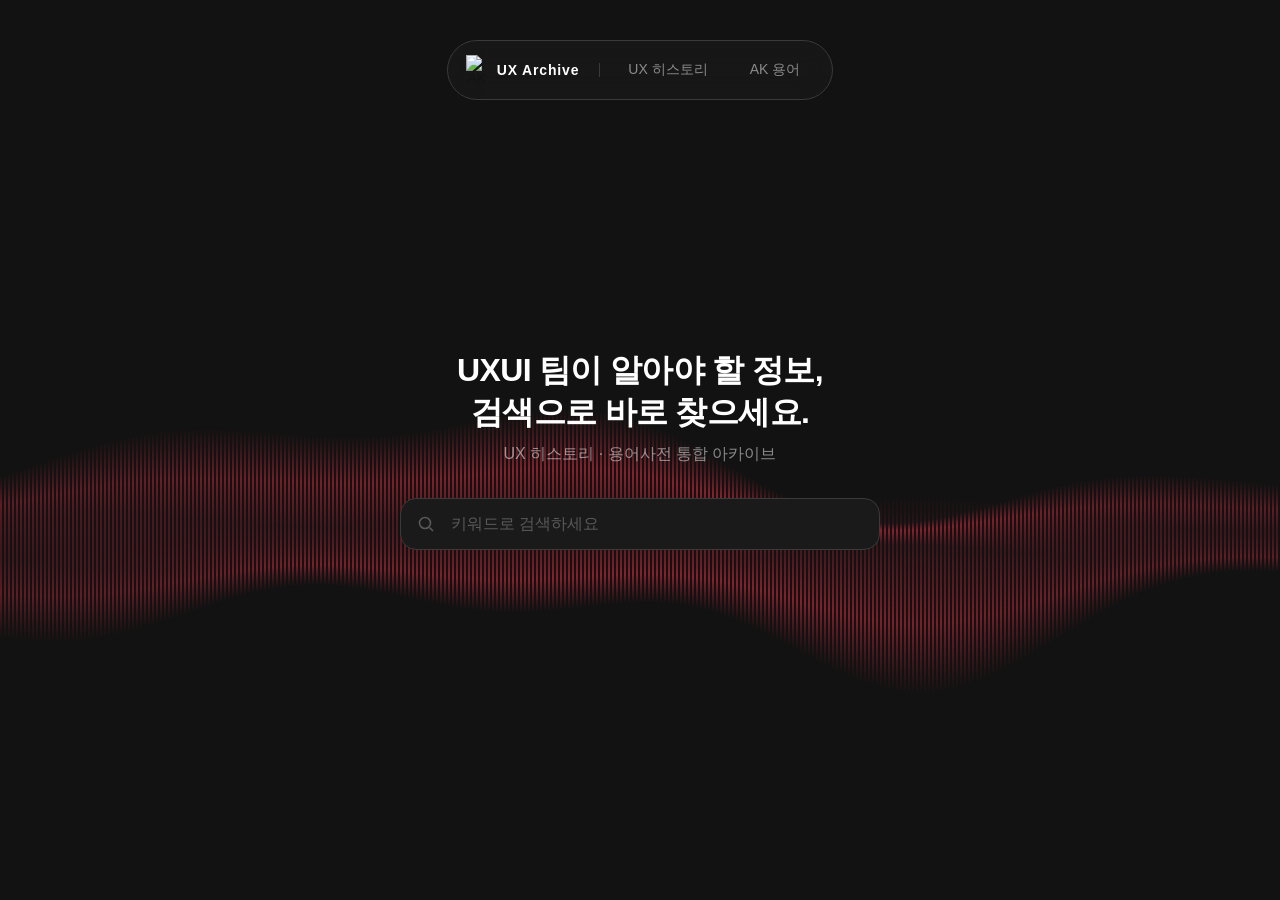
==== index.html @ f7bba54a "축 분리" ====
<!DOCTYPE html>
<html lang="ko">
<head>
  <!-- Google Analytics (GA4) — UXArchive 전용 속성 -->
  <script async src="https://www.googletagmanager.com/gtag/js?id=G-VT3T9KRWQ7"></script>
  <script>
    window.dataLayer = window.dataLayer || [];
    function gtag(){dataLayer.push(arguments);}
    gtag('js', new Date());
    gtag('config', 'G-VT3T9KRWQ7');
  </script>
<meta charset="UTF-8"/>
<meta name="viewport" content="width=device-width,initial-scale=1.0"/>
<title>UX Archive</title>
<link rel="icon" type="image/png" sizes="48x48" href="images/logo/favicon-48.png"/>
<link rel="apple-touch-icon" sizes="180x180" href="images/logo/bookmark-ios-180.png"/>
<link rel="shortcut icon" href="images/logo/favicon-48.png"/>
<link rel="manifest" href="manifest.json"/>
<meta property="og:title" content="UX Archive"/>
<meta property="og:url" content="https://young449.github.io/UXArchive/"/>
<meta property="og:image" content="https://young449.github.io/UXArchive/og-image.png"/>
<meta property="og:description" content="UX 히스토리 · 용어사전 통합 아카이브"/>
<link rel="preconnect" href="https://cdn.jsdelivr.net"/>
<link rel="stylesheet" href="https://cdn.jsdelivr.net/gh/orioncactus/pretendard@v1.3.9/dist/web/variable/pretendardvariable-dynamic-subset.min.css"/>

<link rel="stylesheet" href="style.css?v=20260721d"/>
</head>
<body class="is-home">

<!-- 웨이브 캔버스: body 최상단 독립 배치, is-home일 때만 표시 -->
<canvas id="home-wave" style="display:none;position:fixed;top:0;left:0;width:100vw;height:100vh;pointer-events:none;z-index:1;"></canvas>

<!-- =============================================
   SECTION: gnb
   항상 DOM에 존재. is-home일 때만 숨김
============================================= -->
<div id="gnb-wrap">
  <div id="gnb-inner">
    <!-- pill 상단 행 -->
    <div id="gnb-inner-row">
      <button id="gnb-logo">
        <img src="images/logo/logo-300.png" alt="AK"/>
        <span id="gnb-logo-text">UX Archive</span>
      </button>
      <span class="gnb-divider" aria-hidden="true"></span>
      <button class="gnb-tab" data-cat="기능 히스토리">UX 히스토리</button>
      <button class="gnb-tab" data-cat="용어사전">AK 용어</button>
      <button id="gnb-hamburger" aria-label="메뉴 열기">
        <svg viewBox="0 0 32 32" fill="none" stroke="currentColor" stroke-width="2" stroke-linecap="round">
          <path d="M5 10h22M5 16h22M5 22h22"/>
        </svg>
      </button>
      <button id="gnb-drawer-close" aria-label="메뉴 닫기" style="display:none">
        <svg viewBox="0 0 32 32" fill="none" stroke="currentColor" stroke-width="2" stroke-linecap="round">
          <path d="M8 8l16 16M24 8L8 24"/>
        </svg>
      </button>
    </div>
    <!-- 드로어 nav (pill 내부에서 확장) -->
    <div id="gnb-drawer">
      <nav id="gnb-drawer-nav">
        <button class="gnb-drawer-item" data-cat="기능 히스토리">UX 히스토리</button>
        <button class="gnb-drawer-item" data-cat="용어사전">AK 용어</button>
      </nav>
    </div>
  </div>
</div>

<!-- 오버레이 (배경 딤) -->
<div id="gnb-drawer-overlay"></div>

<!-- =============================================
   SECTION: home
   검색창만. is-home일 때 표시
============================================= -->
<div id="home">
  <!-- 텍스트 가독성용 어두운 오버레이 -->
  <div style="position:absolute;inset:0;background:radial-gradient(ellipse 55% 50% at 50% 40%, rgba(18,18,18,0.88) 0%, rgba(18,18,18,0.5) 50%, transparent 75%);pointer-events:none;z-index:0;"></div>
  <div id="home-copy">
    <p id="home-headline">UXUI 팀이 알아야 할 정보,<br>검색으로 바로 찾으세요.</p>
    <p id="home-subline">UX 히스토리 · 용어사전 통합 아카이브</p>
  </div>
  <div id="home-search-wrap">
    <svg class="home-si" width="18" height="18" viewBox="0 0 18 18" fill="none" stroke="currentColor" stroke-width="1.6">
      <circle cx="8" cy="8" r="5.5"/><path d="M12.5 12.5L16 16"/>
    </svg>
    <input id="home-search" type="search" placeholder="키워드로 검색하세요" autocomplete="off"/>
    <button id="home-clear">
      <svg width="10" height="10" viewBox="0 0 10 10" fill="none" stroke="currentColor" stroke-width="2"><path d="M1 1l8 8M9 1L1 9"/></svg>
    </button>
    <div id="home-autocomplete" role="listbox" aria-label="검색 자동완성"></div>
  </div>
</div>

<script>
/* =============================================
   SECTION: home-wave
   홈 화면에만 재생되는 soundwave 배경 애니메이션
============================================= */
(function(){
  const canvas = document.getElementById('home-wave');
  const ctx = canvas.getContext('2d');
  let W, H, t = 0, raf = null;

  const smooth = [];

  function resize(){
    W = canvas.width  = window.innerWidth;
    H = canvas.height = window.innerHeight;
  }

  function draw(){
    ctx.clearRect(0, 0, W, H);

    const barW = 2, gap = 2, unit = barW + gap;
    const n    = Math.ceil(W / unit) + 1;
    const cy   = H * 0.60;   // 검색필드 중심
    const maxH = H * 0.22;   // 각 파동 최대 높이 (두 개니까 절반으로)

    if(smooth.length === 0){
      for(let i = 0; i < n; i++){
        const pos = i / (n - 1);
        const e = 0.55 + 0.45 * Math.pow(Math.sin(pos * Math.PI), 1.5);
        smooth[i]       = e * 0.5;  // 파동1 (위)
        smooth[n + i]   = e * 0.5;  // 파동2 (아래)
      }
    }

    for(let i = 0; i < n; i++){
      const pos = i / (n - 1);
      const envelope = 0.55 + 0.45 * Math.pow(Math.sin(pos * Math.PI), 1.5);
      const x = i * unit;
      const alpha = 0.15 + envelope * 0.42;

      // ── 파동 1: 느린 파동 (위쪽으로 뻗음)
      const wave1 = Math.sin(t * 0.014 + pos * Math.PI * 2.0) * 0.52 +
                    Math.sin(t * 0.022 + pos * Math.PI * 5.0) * 0.28 + 0.5;
      const target1 = (0.15 + wave1 * 0.72) * envelope;
      if(smooth[i] === undefined) smooth[i] = target1;
      smooth[i] += (target1 - smooth[i]) * 0.06;
      const bh1 = smooth[i] * maxH;

      // 파동1: cy 위쪽에 피크, 위아래로 자연스럽게 페이드
      const grad1 = ctx.createLinearGradient(0, cy - bh1, 0, cy + bh1 * 0.3);
      grad1.addColorStop(0,    `rgba(215,38,58,0)`);
      grad1.addColorStop(0.35, `rgba(225,45,65,${alpha})`);
      grad1.addColorStop(1.0,  `rgba(215,38,58,0)`);
      ctx.fillStyle = grad1;
      ctx.beginPath();
      ctx.roundRect(x, cy - bh1, barW, bh1 * 1.3, 1);
      ctx.fill();

      // ── 파동 2: 위상 다르게, cy 아래쪽에 피크
      const wave2 = Math.sin(t * 0.018 + pos * Math.PI * 2.8 + 1.2) * 0.52 +
                    Math.sin(t * 0.026 + pos * Math.PI * 5.6 + 0.8) * 0.28 + 0.5;
      const target2 = (0.15 + wave2 * 0.72) * envelope;
      if(smooth[n + i] === undefined) smooth[n + i] = target2;
      smooth[n + i] += (target2 - smooth[n + i]) * 0.06;
      const bh2 = smooth[n + i] * maxH;

      // 파동2: cy 아래쪽에 피크, 위아래로 자연스럽게 페이드
      const grad2 = ctx.createLinearGradient(0, cy - bh2 * 0.3, 0, cy + bh2);
      grad2.addColorStop(0,    `rgba(215,38,58,0)`);
      grad2.addColorStop(0.65, `rgba(225,45,65,${alpha})`);
      grad2.addColorStop(1.0,  `rgba(215,38,58,0)`);
      ctx.fillStyle = grad2;
      ctx.beginPath();
      ctx.roundRect(x, cy - bh2 * 0.3, barW, bh2 * 1.3, 1);
      ctx.fill();
    }
    t++;
    raf = requestAnimationFrame(draw);
  }

  function startWave(){
    if(!raf){
      canvas.style.display = 'block';
      resize(); draw();
    }
  }
  function stopWave(){
    if(raf){ cancelAnimationFrame(raf); raf = null; t = 0; }
    ctx.clearRect(0, 0, W, H);
    canvas.style.display = 'none';
  }

  resize();
  window.addEventListener('resize', resize);

  // body 클래스 변화 감지 → is-home일 때만 실행
  const observer = new MutationObserver(() => {
    if(document.body.classList.contains('is-home')) startWave();
    else stopWave();
  });
  observer.observe(document.body, { attributes: true, attributeFilter: ['class'] });

  // 초기 상태
  if(document.body.classList.contains('is-home')) startWave();
})();
</script>

<!-- =============================================
   SECTION: list-page
   is-list일 때 표시
============================================= -->
<div id="list-page">
  <div id="list-content">
    <div id="hero">
      <h1 id="hero-title"></h1>
      <p id="hero-desc"></p>
      <p id="hero-scope">• SP3000 시리즈부터 적용된 Crimson UI 이후의 기록을 담고 있습니다.</p>
    </div>
    <div id="gloss-subtab-wrap"></div>
    <div id="chip-bar"></div>
    <div id="count-row"><p id="count-text"><span id="count-num">0</span>개의 항목</p></div>
    <div id="card-list" role="list"></div>
    <div id="empty">
      <svg width="42" height="42" viewBox="0 0 42 42" fill="none" stroke="currentColor" stroke-width="1.3">
        <circle cx="18" cy="18" r="10"/><path d="M26 26l7 7"/>
        <path d="M14 18h8M18 14v8" stroke-dasharray="3 2"/>
      </svg>
      <p>검색 결과가 없어요</p>
      <small>다른 키워드로 다시 시도해 보세요</small>
    </div>
    <div id="detail" aria-hidden="true">
      <button id="detail-back">
        <svg width="14" height="14" viewBox="0 0 14 14" fill="none" stroke="currentColor" stroke-width="1.7"><path d="M8.5 2.5L4 7l4.5 4.5"/></svg>
        목록으로
      </button>
      <div id="d-title-row"><h1 id="d-title"></h1></div>
      <div id="d-author"><span id="d-name"></span><span class="d-author-sep" id="d-sep-v">·</span><span id="d-verify"></span><span class="d-author-sep">·</span><span id="d-date"></span></div>
      <div id="d-models"></div>
      <hr class="dv"/>
      <div id="d-credits"></div>
      <div id="d-keyconcept"><div class="kc-label">Key Concept</div><div id="kc-body"></div></div>
      <div id="d-positioning"></div>
      <div id="d-newfeatures"></div>
      <div id="d-lineage"></div>
      <div id="d-body"></div>
      <div id="d-images"></div>
      <div id="d-resources"><div id="d-resources-box">
        <div id="d-files-wrap"><div id="d-files-label">첨부 파일</div><div id="d-files"></div></div>
        <div id="d-links-wrap"><div id="d-links-head"><span id="d-links-label">참고 링크</span><span id="d-links-note">(접근 권한이 제한된 링크는 UX/UI 팀에 문의해 주세요.)</span></div><div id="d-links"></div></div>
        <div id="d-chips-wrap"><div id="d-chips-label">Tag</div><div id="d-chips"></div></div>
      </div></div>
      <div id="d-history"></div>
    </div>
  </div>
</div>

<!-- =============================================
   SECTION: tag-page
   태그 클릭 시 결과 페이지. is-tag일 때 표시
============================================= -->
<div id="tag-page">
  <div id="tag-content">
    <button id="tag-back">
      <svg width="14" height="14" viewBox="0 0 14 14" fill="none" stroke="currentColor" stroke-width="1.7"><path d="M8.5 2.5L4 7l4.5 4.5"/></svg>
      돌아가기
    </button>
    <div id="tag-hero">
      <div id="tag-hero-label">태그</div>
      <h2 id="tag-hero-title"></h2>
      <p id="tag-hero-count"></p>
    </div>
    <div id="tag-card-list"></div>
  </div>
</div>

<!-- 이미지 확대 모달 -->
<div id="img-modal" onclick="closeImgModal()">
  <button id="img-modal-close" onclick="closeImgModal()">
    <svg width="14" height="14" viewBox="0 0 14 14" fill="none" stroke="currentColor" stroke-width="2" stroke-linecap="round"><path d="M1 1l12 12M13 1L1 13"/></svg>
  </button>
  <img id="img-modal-img" src="" alt=""/>
</div>

<!-- top 버튼 -->
<button id="top-btn" aria-label="맨 위로">
  <svg width="24" height="24" viewBox="0 0 16 16" fill="none" stroke="currentColor" stroke-width="1.5" stroke-linecap="round" stroke-linejoin="round">
    <path d="M3 10.5L8 5.5L13 10.5"/>
  </svg>
</button>

<!-- 제보·의견 플로팅 버튼 -->
<button id="report-btn" aria-label="제보·의견" title="제보·의견">
  <svg width="23" height="23" viewBox="0 0 24 24" fill="none" stroke="currentColor" stroke-width="1.6" stroke-linecap="round" stroke-linejoin="round">
    <path d="M21 11.5a8.5 8.5 0 0 1-11.9 7.8L3 21l1.7-6.1A8.5 8.5 0 1 1 21 11.5z"/>
    <circle cx="8.5" cy="11.5" r="0.9" fill="currentColor" stroke="none"/>
    <circle cx="12" cy="11.5" r="0.9" fill="currentColor" stroke="none"/>
    <circle cx="15.5" cy="11.5" r="0.9" fill="currentColor" stroke="none"/>
  </svg>
</button>

<!-- 오류 신고 폼 모달 -->
<div id="report-modal" onclick="closeReportModal()">
  <div id="report-modal-box" onclick="event.stopPropagation()">
    <button id="report-modal-close" onclick="closeReportModal()" aria-label="닫기">
      <svg width="12" height="12" viewBox="0 0 12 12" fill="none" stroke="currentColor" stroke-width="1.8"><path d="M1 1l10 10M11 1L1 11"/></svg>
    </button>
    <div class="rm-title">오류 신고 · 제보</div>
    <div class="rm-note">오류 신고·제보는 UX 담당자 Ellie에게 전송됩니다.</div>
    <textarea id="report-text" rows="5" placeholder="어떤 정보가 잘못되었는지, 올바른 내용은 무엇인지 적어주세요."></textarea>
    <button id="report-send" type="button">전송</button>
    <div id="report-status" class="rm-status"></div>
  </div>
</div>

<!-- =============================================
   SECTION: js-data
============================================= -->
<script src="data_ux.js?v=20260721b"></script>
<script src="data_glossary.js?v=20260721"></script>
<script>
const DAP_CLS = {"A&ultima":"b-ultima","PD series":"b-pd","Heritage":"b-her","Classic":"b-cl","SP3000":"b-sp3000","SP3000T":"b-sp3000","SP3000M":"b-sp3000","SP4000":"b-sp4000","SP4000T":"b-sp4000t","PD10":"b-pd","PD20":"b-pd","PD5":"b-pd","PD30":"b-pd","공통":"b-common"};
/* 유형 축 배지 색 */
const LABEL_CLS = {"결정":"b-decision","규칙":"b-rule","리서치":"b-research","A&ultima":"b-ultima","PD series":"b-pd","RC":"b-rc","Others":"b-others"};
const CAT_CLS = {"제품 모델":"b-model","기능 히스토리":"b-hist","디자인 가이드":"b-design","용어사전":"b-gloss"};
const HERO = {
  "전체":{title:"전체",desc:"프로젝트 히스토리, 의사결정 배경, 사내 용어를 키워드 하나로 즉시 탐색"},
  "제품 모델":{title:"제품",desc:"모델별 사양과 신기능을 확인하세요."},
  "기능 히스토리":{title:"UX 히스토리",desc:"유형과 모델로 좁혀서 찾으세요."},
  "디자인 가이드":{title:"디자인 가이드",desc:"컴포넌트 스펙, 컬러 토큰, 가이드라인 문서"},
  "용어사전":{title:"AK 용어",desc:"DAP 시장과 AK 서비스의 주요 용어를 확인하세요."},
};
const DATA = [...DATA_ux, ...DATA_glossary];
</script>

<!-- =============================================
   SECTION: js-app
============================================= -->
<script src="app.js?v=20260721d"></script>

</body>
</html>
---- style.css ----
:root {
  --n-900:#121212;--n-800:#1A1A1A;--n-700:#292929;
  --n-600:#3A3A3A;--n-500:#595959;--n-400:#6C6C6C;--n-300:#949494;
  --cr-900:#720B1C;--cr-700:#CC1B38;--cr-200:#E7727F;--cr-100:#F09AA3;
  --a-w100:rgba(255,255,255,1);--a-w50:rgba(255,255,255,0.5);
  --a-w30:rgba(255,255,255,0.3);--a-w10:rgba(255,255,255,0.1);
  --a-w06:rgba(255,255,255,0.06);
  --text-1:var(--a-w100);--text-2:var(--a-w50);--text-3:var(--a-w30);
  --div-1:var(--n-700);--div-2:var(--n-600);
  --cat-model-bg:rgba(0,123,255,0.12);--cat-model:#5AABFF;
  --cat-hist-bg:rgba(204,27,56,0.14);--cat-hist:var(--cr-100);
  --cat-design-bg:rgba(27,204,163,0.12);--cat-design:#1BCCA3;
  --cat-gloss-bg:rgba(255,187,0,0.10);--cat-gloss:#FFBB00;
  --chip-ultima-bg:rgba(204,27,56,0.16);--chip-ultima:var(--cr-200);
  --chip-pd-bg:rgba(0,123,255,0.14);--chip-pd:#6DB8FF;
  --chip-her-bg:rgba(255,187,0,0.10);--chip-her:#FFBB00;
  --chip-cl-bg:rgba(149,149,149,0.1);--chip-cl:#A0A0A0;
  --chip-sp3000-bg:rgba(216,90,48,0.13);--chip-sp3000:#B8501E;
  --chip-sp4000t-bg:rgba(163,106,255,0.14);--chip-sp4000t:#C49DFF;
  --chip-pd-bg:rgba(55,138,221,0.12);--chip-pd:#378ADD;
  --chip-rc-bg:rgba(27,204,163,0.12);--chip-rc:#1BCCA3;
  --chip-research-bg:rgba(0,231,250,0.12);--chip-research:#00E7FA;
  --chip-others-bg:rgba(160,160,160,0.12);--chip-others:#A0A0A0;
  --font:"Pretendard Variable","Pretendard",sans-serif;
  --mono:var(--font);
  --r-xs:4px;--r-sm:6px;--r-lg:16px;--r-xl:999px;
}
*,*::before,*::after{box-sizing:border-box;margin:0;padding:0}
html{font-size:16px}
body{font-family:var(--font);background:var(--n-900);color:var(--text-1);min-height:100vh;-webkit-font-smoothing:antialiased}
a{color:inherit;text-decoration:none}
button{font-family:inherit;cursor:pointer;border:none;background:none}

/* =============================================
   SECTION: css-top-btn
============================================= */
#top-btn{
  position:fixed;right:36px;bottom:80px;z-index:500;
  width:52px;height:52px;border-radius:50%;
  background:var(--n-700);border:1px solid var(--div-2);
  color:var(--text-2);
  display:flex;align-items:center;justify-content:center;
  box-shadow:0 4px 16px rgba(0,0,0,0.4);
  opacity:0;pointer-events:none;
  transform:translateY(8px);
  transition:opacity 0.2s,transform 0.2s,background 0.13s,color 0.13s;
}
#top-btn.show{opacity:1;pointer-events:auto;transform:translateY(0)}
#top-btn:hover{background:var(--n-600);color:var(--text-1)}
body.is-home #top-btn{display:none}
@media(max-width:639px){
  #top-btn{right:16px;bottom:64px;width:44px;height:44px}
}

/* =============================================
   SECTION: css-gnb
   항상 표시. 홈에서는 숨김 (body.is-home)
============================================= */
#gnb-wrap{
  position:sticky;top:0;z-index:200;
  padding:40px 0 10px;
  background:transparent;
  display:flex;
  justify-content:center;
}
body.is-home #gnb-wrap{
  position:fixed;top:0;left:0;right:0;
  background:transparent;
  z-index:200;
}

#gnb-inner{
  display:inline-flex;align-items:center;gap:2px;
  background:rgba(26,26,26,0.72);
  backdrop-filter:blur(20px);-webkit-backdrop-filter:blur(20px);
  border:1px solid var(--div-2);
  border-radius:var(--r-xl);
  padding:8px 12px;
}
/* 데스크탑: inner-row는 그냥 투명 컨테이너 */
#gnb-inner-row{
  display:contents;
}
#gnb-logo{
  display:flex;align-items:center;gap:9px;
  flex-shrink:0;padding:4px 12px 4px 6px;
  border-radius:var(--r-xl);transition:background 0.14s;
}
#gnb-logo:hover{background:transparent}
#gnb-logo img{width:22px;height:auto;mix-blend-mode:screen}
#gnb-logo-text{
  font-family:var(--font);font-size:14px;font-weight:700;
  color:var(--text-1);letter-spacing:0.06em;white-space:nowrap;
}
.gnb-tab{
  padding:12px 20px;font-size:14px;font-weight:500;
  color:var(--text-2);border-radius:var(--r-xl);
  transition:color 0.13s, background 0.13s;white-space:nowrap;
}
.gnb-tab:hover{color:var(--text-1)}
.gnb-tab.is-active{color:var(--text-1);background:var(--a-w10)}
/* 로고와 메뉴 사이 구분선 — 폰트 높이, 은은하게 */
.gnb-divider{width:1px;height:14px;flex-shrink:0;margin:0 6px;align-self:center;background:var(--div-2)}

/* 햄버거 버튼 — 모바일 전용, 데스크탑에서 숨김 */
#gnb-hamburger{
  display:none;
  align-items:center;justify-content:center;
  width:56px;height:56px;
  flex-shrink:0;
  color:var(--text-1);
  border-radius:var(--r-xl);
  transition:background 0.13s;
}
#gnb-hamburger:hover{}
#gnb-hamburger svg{width:24px;height:24px}

/* =============================================
   SECTION: css-gnb-drawer
   모바일 드로어 — pill 내부에서 아래로 확장
============================================= */

/* 오버레이: 클릭 감지용 (딤 없음) */
#gnb-drawer-overlay{
  display:none;
  position:fixed;inset:0;
  z-index:199;
}
#gnb-drawer-overlay.open{display:block}

/* 드로어 nav: 기본 숨김, 열리면 펼침 */
#gnb-drawer{
  display:none;
  flex-direction:column;
  padding:4px 12px 16px;
}
#gnb-drawer.open{display:flex}

/* 드로어 헤더: pill 안의 별도 행 — 모바일에서만 표시 */
#gnb-drawer-header{display:none}

#gnb-drawer-logo{
  display:flex;align-items:center;gap:9px;
  font-size:14px;font-weight:700;
  color:var(--text-1);letter-spacing:0.06em;
}
#gnb-drawer-logo img{width:22px;height:auto;mix-blend-mode:screen}
#gnb-drawer-close{
  display:flex;align-items:center;justify-content:center;
  width:56px;height:56px;
  color:var(--text-1);
  border-radius:var(--r-xl);
  transition:background 0.13s,color 0.13s;
  flex-shrink:0;
}
#gnb-drawer-close:hover{color:var(--text-1)}
#gnb-drawer-close svg{width:24px;height:24px}

#gnb-drawer-nav{
  display:flex;flex-direction:column;
  gap:0;
}
.gnb-drawer-item{
  display:flex;align-items:center;
  justify-content:center;
  height:40px;
  padding:0 12px;
  font-size:16px;font-weight:500;
  color:var(--text-2);
  border-radius:8px;
  transition:color 0.13s;
  text-align:center;
  width:100%;
}
.gnb-drawer-item:hover{color:var(--text-1)}
.gnb-drawer-item.is-active{
  color:var(--text-1);
  font-weight:600;
}

/* ── 모바일: pill이 좌우로 꽉 참 ── */
@media (max-width: 639px) {
  /* 항상 fixed — sticky↔fixed 전환 자체를 없애 레이아웃 이동 방지 */
  #gnb-wrap{
    position:fixed;top:0;left:0;right:0;
    padding:28px 16px 10px;
    z-index:200;
  }
  body.is-home #gnb-wrap{
    padding:28px 16px 10px;
  }
  /* gnb-wrap이 항상 fixed이므로 list/tag 페이지에 항상 padding 보상 */
  #list-page{ padding-top:94px; }
  #tag-page{  padding-top:94px; }
  /* pill이 드로어 컨테이너 역할 — flex-direction: column으로 전환 */
  #gnb-inner{
    width:100%;
    flex-direction:column;
    align-items:stretch;
    padding:0;
    gap:0;
  }
  /* pill 상단 행: 로고 + 햄버거/닫기 */
  #gnb-inner-row{
    display:flex;
    align-items:center;
    justify-content:space-between;
    height:56px;
    padding:0 0 0 8px;
  }
  #gnb-logo{
    height:56px;
    padding:0 18px 0 12px;
    gap:8px;
  }
  #gnb-logo img{width:22px}
  #gnb-logo-text{font-size:14px}
  .gnb-tab{display:none}
  .gnb-divider{display:none}
  #gnb-hamburger{display:flex}
  /* 드로어 열렸을 때 pill radius 축소 */
  #gnb-inner.drawer-open{
    border-radius:20px;
  }
}

/* =============================================
   SECTION: css-home
   body.is-home일 때만 표시
============================================= */
#home{display:none;flex-direction:column;align-items:center;justify-content:center;min-height:100vh;padding:40px 24px;gap:32px;position:relative;overflow:hidden}
body.is-home #home{display:flex}

#home-copy{text-align:center;position:relative;z-index:1}
#home-headline{font-size:32px;font-weight:600;color:var(--text-1);line-height:1.3;letter-spacing:-0.02em;margin-bottom:8px}
#home-subline{font-size:16px;font-weight:400;color:var(--text-2);line-height:1.5}

#home-search-wrap{width:100%;max-width:480px;position:relative;z-index:1}
#home-search{
  width:100%;height:52px;padding:0 48px 0 50px;
  background:var(--n-800);border:1px solid var(--div-2);
  border-radius:16px;color:var(--text-1);
  font-family:var(--font);font-size:16px;outline:none;
  transition:border-color 0.15s,box-shadow 0.15s;
}
#home-search::placeholder{color:var(--n-500)}
#home-search::-webkit-search-cancel-button{display:none;-webkit-appearance:none;appearance:none}
#home-search::-ms-clear{display:none}
#home-search:focus{border:2px solid rgba(204,27,56,0.5);box-shadow:0 0 12px rgba(204,27,56,0.10)}
.home-si{position:absolute;left:17px;top:50%;transform:translateY(-50%);color:var(--n-500);pointer-events:none}
#home-clear{
  position:absolute;right:15px;top:50%;transform:translateY(-50%);
  width:22px;height:22px;border-radius:50%;
  background:var(--n-600);color:var(--text-2);
  display:none;align-items:center;justify-content:center;
}
#home-clear.show{display:flex}

/* =============================================
   SECTION: css-autocomplete
============================================= */
#home-autocomplete{
  position:absolute;top:calc(100% + 8px);left:0;right:0;
  background:var(--n-800);border:1px solid var(--div-2);
  border-radius:14px;overflow:hidden;
  box-shadow:0 8px 32px rgba(0,0,0,0.45);
  z-index:300;
  display:none;
}
#home-autocomplete.show{display:block}
.ac-item{
  display:flex;align-items:center;gap:10px;
  padding:13px 18px;cursor:pointer;
  transition:background 0.1s;
}
.ac-item:hover,.ac-item.is-focused{background:var(--n-700)}
.ac-item-icon{
  flex-shrink:0;color:var(--n-400);
}
.ac-item-content{flex:1;min-width:0}
.ac-item-title{
  font-size:15px;font-weight:500;color:var(--text-1);
  white-space:nowrap;overflow:hidden;text-overflow:ellipsis;
  line-height:1.35;
}
.ac-item-title mark{
  background:transparent;color:var(--cr-200);
  border-radius:0;padding:0;font-style:normal;font-weight:600;
}
.ac-item-meta{
  font-size:12px;color:var(--n-400);margin-top:2px;
  white-space:nowrap;overflow:hidden;text-overflow:ellipsis;
}
.ac-item-badge{
  flex-shrink:0;
  font-size:11px;font-weight:500;padding:2px 7px;
  border-radius:var(--r-xs);
  background:var(--a-w06);color:var(--n-400);
  border:1px solid var(--div-1);
}
.ac-footer{
  padding:10px 18px;
  border-top:1px solid var(--div-1);
  font-size:13px;color:var(--n-400);
  display:flex;align-items:center;gap:6px;
  cursor:pointer;transition:background 0.1s;
}
.ac-footer:hover{background:var(--n-700)}
.ac-footer strong{color:var(--text-2);font-weight:500}
.ac-history-header{
  display:flex;align-items:center;justify-content:space-between;
  padding:10px 18px 6px;
}
.ac-history-label{font-size:11px;font-weight:600;color:var(--n-400);letter-spacing:0.06em;text-transform:uppercase}
.ac-history-clear{font-size:12px;color:var(--n-400);background:none;border:none;cursor:pointer;font-family:var(--font);padding:0;transition:color 0.12s}
.ac-history-clear:hover{color:var(--text-2)}
.ac-item-del{
  flex-shrink:0;width:20px;height:20px;border-radius:50%;
  display:flex;align-items:center;justify-content:center;
  color:var(--n-500);background:none;border:none;cursor:pointer;
  font-family:var(--font);opacity:0;transition:opacity 0.1s,background 0.1s;
}
.ac-item:hover .ac-item-del{opacity:1}
.ac-item-del:hover{background:var(--n-600);color:var(--text-2)}

/* =============================================
   SECTION: css-list
   body.is-list일 때 표시
============================================= */
#list-page{display:none;flex-direction:column;min-height:calc(100vh - 62px)}
body.is-list #list-page{display:flex}

#list-content{flex:1;max-width:960px;margin:0 auto;width:100%;padding:40px 24px 80px}
#hero{margin-bottom:34px}
#hero-title{font-size:24px;font-weight:600;color:var(--text-1);margin-bottom:8px}
#hero-desc{font-size:16px;color:var(--text-2)}
#hero-scope{display:none;font-size:16px;color:var(--text-2);line-height:1.5;margin-top:6px}
#hero-scope.show{display:block}

/* =============================================
   SECTION: css-chip-bar
============================================= */
#chip-bar{display:flex;flex-direction:column;align-items:stretch;gap:10px;margin-bottom:34px;}
.chip-row{display:flex;align-items:center;gap:0;min-width:0;}
.chip-row-label{
  flex-shrink:0;width:38px;
  font-size:11px;font-weight:700;letter-spacing:0.06em;
  color:var(--n-400);
}
.chip-scroll{
  display:flex;align-items:center;gap:6px;
  flex:1;min-width:0;
  overflow-x:auto;overflow-y:hidden;
  scrollbar-width:none;-webkit-overflow-scrolling:touch;
  padding-right:8px;
}
.chip-scroll::-webkit-scrollbar{display:none}
#chip-bar.search-open .chip-row-model{display:none}

/* 탭 스크롤 영역 */
#chip-scroll{
  display:flex;align-items:center;gap:6px;
  flex:1;min-width:0;
  overflow-x:auto;overflow-y:hidden;
  scrollbar-width:none;
  -webkit-overflow-scrolling:touch;
  padding-right:8px;
}
#chip-scroll::-webkit-scrollbar{display:none}

/* 우측 페이드 — 모바일에서만 표시 */
#chip-bar{position:relative;}
#chip-bar::after{display:none;}
@media(max-width:639px){
  #chip-bar::after{
    content:"";
    display:none;
    position:absolute;
    right:34px;top:0;bottom:0;width:32px;
    background:linear-gradient(to right, transparent, var(--page-bg, #111));
    pointer-events:none;
    z-index:1;
  }
}
.chip-btn{
  display:inline-flex;align-items:center;gap:5px;
  padding:8px 16px;border-radius:var(--r-xl);
  font-size:15px;font-weight:500;
  color:var(--text-2);background:var(--n-800);
  border:1px solid var(--div-2);
  transition:all 0.13s;white-space:nowrap;
  flex-shrink:0;
}
.chip-btn:hover{color:var(--text-1);background:var(--n-700);border-color:var(--n-500)}
.chip-btn.is-active{color:#fff;background:var(--cr-700);border-color:var(--cr-700)}
.chip-btn.is-active[data-chip="A&ultima"]{background:var(--chip-ultima-bg);border-color:var(--chip-ultima);color:var(--chip-ultima)}
.chip-btn.is-active[data-chip="PD series"]{background:var(--chip-pd-bg);border-color:var(--chip-pd);color:var(--chip-pd)}
.chip-btn.is-active[data-chip="RC"]{background:var(--chip-rc-bg);border-color:var(--chip-rc);color:var(--chip-rc)}
.chip-btn.is-active[data-chip="Research"]{background:var(--chip-research-bg);border-color:var(--chip-research);color:var(--chip-research)}
.chip-btn.is-active[data-chip="Others"]{background:var(--chip-others-bg);border-color:var(--chip-others);color:var(--chip-others)}
.chip-btn.is-active[data-chip="Heritage"]{background:var(--chip-her-bg);border-color:var(--chip-her);color:var(--chip-her)}
.chip-btn.is-active[data-chip="Classic"]{background:var(--chip-cl-bg);border-color:var(--chip-cl);color:var(--chip-cl)}
.chip-btn.is-active[data-chip="SP4000"]{background:var(--chip-sp4000t-bg);border-color:var(--chip-sp4000t);color:var(--chip-sp4000t)}
.chip-btn.is-active[data-chip="SP4000T"]{background:var(--chip-sp4000t-bg);border-color:var(--chip-sp4000t);color:var(--chip-sp4000t)}
.chip-btn .cnt{font-size:12px;font-family:var(--mono);opacity:0.7}
.gloss-stab .cnt{font-size:12px;font-family:var(--mono);opacity:0.7}
#chip-search-wrap{position:relative;flex-shrink:0}
/* 검색 필드 상태 가이드
   Default : bg n-800 / border div-2(n-600) / placeholder n-500 / icon n-500
   Active  : bg n-700 / border n-400       / placeholder n-500 / icon n-400
*/
#chip-search{
  width:170px;height:36px;padding:0 12px 0 32px;
  background:var(--n-800);border:1px solid var(--div-2);
  border-radius:var(--r-xl);color:var(--text-1);
  font-family:var(--font);font-size:14px;outline:none;
  transition:background 0.13s,border-color 0.13s,width 0.2s;
}
#chip-search::placeholder{color:var(--n-500)}
#chip-search:focus{
  background:var(--n-700);
  border-color:var(--n-400);
}
#chip-search:focus ~ .csi,
#chip-search:focus + .csi{ color:var(--n-400); }
.csi{position:absolute;left:10px;top:50%;transform:translateY(-50%);color:var(--n-500);pointer-events:none;transition:color 0.13s;}
#chip-search-icon{display:none}
#chip-search-close{display:none}

/* 데스크톱: 네이티브 검색취소(파란 X) 숨기고 동그란 clear 버튼 사용 */
#chip-search::-webkit-search-cancel-button{display:none;-webkit-appearance:none;appearance:none}
#chip-search::-ms-clear{display:none}
@media(min-width:640px){
  #chip-search{padding-right:30px}
  #chip-search-clear{
    display:none;align-items:center;justify-content:center;
    width:16px;height:16px;padding:2px;box-sizing:content-box;
    background:var(--n-600);border:none;border-radius:50%;color:var(--n-300);
    position:absolute;right:10px;top:50%;transform:translateY(-50%);
    z-index:2;cursor:pointer;
  }
  #chip-search-clear svg{width:8px;height:8px}
  #chip-search-clear.show{display:flex}
}

/* 모바일: 검색 input 숨기고 아이콘 버튼만 표시 */
@media(max-width:639px){
  #chip-search{ display:none; }
  .csi{ display:none; }
  #chip-search-wrap{
    display:flex;align-items:center;justify-content:center;
    width:34px;height:34px;flex-shrink:0;
    background:var(--n-800);
    border:1px solid var(--div-2);
    border-radius:10px;
    cursor:pointer;
  }
  #chip-search-icon{
    display:flex;align-items:center;justify-content:center;
    color:var(--n-400);
    pointer-events:none;
  }

  /* 검색 확장 상태 */
  #chip-bar.search-open .chip-scroll{ display:none; }
  #chip-bar.search-open::after{ display:none; }
  #chip-bar.search-open #chip-search-wrap{
    flex:1;width:auto;height:34px;
    border-radius:var(--r-xl);
    justify-content:flex-start;
    padding:0 12px 0 36px;
    position:relative;
    background:var(--n-700);
    border-color:var(--n-400);
  }
  #chip-bar.search-open #chip-search-icon{ display:none; }
  #chip-bar.search-open .csi{
    display:block;
    left:12px;
    color:var(--n-400);
  }
  #chip-bar.search-open #chip-search{
    display:block;
    width:100%;height:100%;
    background:transparent;border:none;
    padding:0 40px 0 0;font-size:15px;
  }
  #chip-bar.search-open #chip-search::-webkit-search-cancel-button{ display:none; }
  #chip-bar.search-open #chip-search::-ms-clear{ display:none; }
  /* 원형 X — 필드 안 우측 */
  #chip-search-clear{
    display:none;
    align-items:center;justify-content:center;
    width:16px;height:16px;
    background:var(--n-600);border-radius:50%;
    color:var(--n-300);
    position:absolute;right:12px;top:50%;transform:translateY(-50%);
    z-index:2;flex-shrink:0;
    padding:2px;box-sizing:content-box;
  }
  #chip-search-clear svg{ width:8px;height:8px; }
  #chip-bar.search-open #chip-search-clear{ display:flex; }

  /* 그냥 X — 필드 밖 */
  #chip-search-close{
    display:none;
    align-items:center;justify-content:center;
    width:34px;height:34px;flex-shrink:0;
    color:var(--text-2);
  }
  #chip-search-close svg{ width:16px;height:16px; }
  #chip-bar.search-open #chip-search-close{ display:flex; }
}

/* =============================================
   SECTION: css-count + card
============================================= */
#count-row{margin-bottom:12px}
#count-text{font-size:14px;color:var(--text-2)}
#count-num{font-family:var(--mono);color:var(--text-1)}
#card-list{display:flex;flex-direction:column;gap:12px}
.card{
  background:var(--n-800);border:1px solid var(--div-1);
  border-radius:var(--r-lg);padding:28px 24px;cursor:pointer;
  display:flex;flex-direction:column;gap:0;
  transition:background 0.12s,border-color 0.12s;
}
.card:hover{background:var(--n-700);border-color:var(--div-2)}
.card-top{display:flex;align-items:center;gap:6px;flex-wrap:wrap;margin-bottom:6px;}
.card-top:empty{display:none;margin-bottom:0;}
.card-models-row{display:flex;gap:5px;align-items:center;flex-wrap:nowrap;overflow:hidden}
.card-title{font-size:18px;font-weight:600;color:var(--text-1);line-height:1.4;margin-bottom:8px;}
.card-meta{display:flex;align-items:center;gap:6px;flex-wrap:wrap;row-gap:8px}
.card-badges{display:inline-flex;align-items:center;gap:5px;flex-wrap:wrap;margin-right:2px}
.card-badges:not(:empty)+.card-meta-author::before{
  content:"";display:inline-block;width:1px;height:11px;
  background:var(--div-2);margin-right:8px;vertical-align:-1px;
}
.card-meta-author{font-size:14px;font-weight:500;color:var(--text-2)}
.card-meta-sep{font-size:14px;color:var(--n-600)}
.card-meta-date{font-size:14px;color:var(--n-500)}

/* =============================================
   SECTION: css-thumbnail-grid
   제품 모델 카테고리 전용 썸네일 그리드
============================================= */
#card-list.is-thumb-grid{
  display:grid;
  grid-template-columns:repeat(3,1fr);
  gap:16px;
}
/* Tablet-S: 2열 */
@media(max-width:768px){
  #card-list.is-thumb-grid{grid-template-columns:repeat(2,1fr);gap:12px;}
}
/* Mobile: 1열 */
@media(max-width:480px){
  #card-list.is-thumb-grid{grid-template-columns:1fr;}
}
/* Mobile-XS: 1열 */
@media(max-width:360px){
  #card-list.is-thumb-grid{grid-template-columns:1fr;}
}

/* 일반 카드 리스트 (UX 히스토리 / AK 용어) */
/* Desktop: gap 12px — 기본값 */
/* Tablet-S */
@media(max-width:768px){
  #card-list.is-thumb-grid{gap:16px;}
  .card{padding:20px 18px;}
}
/* Mobile */
@media(max-width:480px){
  #card-list{gap:16px;}
  #card-list.is-thumb-grid{grid-template-columns:1fr;gap:16px;}
}
/* Mobile-XS */
@media(max-width:360px){
  #card-list{gap:16px;}
  #card-list.is-thumb-grid{grid-template-columns:1fr;gap:16px;}
}
.card-thumb{
  background:var(--n-800);border:1px solid var(--div-1);
  border-radius:var(--r-lg);cursor:pointer;
  display:flex;flex-direction:column;gap:0;
  transition:border-color 0.15s,transform 0.15s;
  overflow:hidden;
}
.card-thumb:hover{border-color:var(--div-2);transform:translateY(-2px);}
.card-thumb-img{
  width:100%;aspect-ratio:4/3;
  background:var(--n-700);
  overflow:hidden;position:relative;
  display:flex;align-items:center;justify-content:center;
}
.card-thumb-img img{
  width:100%;height:100%;object-fit:cover;
  display:block;transition:transform 0.3s ease;
}
.card-thumb:hover .card-thumb-img img{transform:scale(1.04);}
.card-thumb-img-placeholder{
  width:100%;height:100%;
  display:flex;align-items:center;justify-content:center;
  background:var(--n-700);
}
.card-thumb-img-placeholder svg{opacity:0.15;}
.card-thumb-body{
  padding:18px 16px;
  display:flex;flex-direction:column;gap:0;
}
.card-thumb-label{display:flex;gap:5px;align-items:center;flex-wrap:wrap;margin:0 0 8px;}
.card-thumb-label:empty{display:none;margin-bottom:0;}
.card-thumb-title{
  font-size:15px;font-weight:600;
  color:var(--text-1);line-height:1.35;
  white-space:nowrap;overflow:hidden;text-overflow:ellipsis;
  margin-bottom:8px;
}
.card-thumb-meta{
  display:flex;align-items:center;gap:5px;
  font-size:13px;color:var(--n-500);
}
.card-thumb-meta-author{color:var(--text-2);font-weight:500;}
.card-thumb-meta-sep{color:var(--n-600);}

/* =============================================
   SECTION: css-badges
============================================= */
.badge{display:inline-flex;align-items:center;padding:3px 8px;border-radius:var(--r-xs);font-size:12px;font-weight:500;font-family:var(--mono);letter-spacing:0.02em;white-space:nowrap}
.b-model{background:var(--cat-model-bg);color:var(--cat-model)}
.b-hist{background:var(--cat-hist-bg);color:var(--cat-hist)}
.b-design{background:var(--cat-design-bg);color:var(--cat-design)}
.b-gloss{background:var(--cat-gloss-bg);color:var(--cat-gloss)}
.b-ultima{background:var(--chip-ultima-bg);color:var(--chip-ultima)}
.b-pd{background:var(--chip-pd-bg);color:var(--chip-pd)}
.b-her{background:var(--chip-her-bg);color:var(--chip-her)}
.b-cl{background:var(--chip-cl-bg);color:var(--chip-cl)}
.b-sp3000{background:var(--chip-sp3000-bg);color:var(--chip-sp3000)}
.b-sp4000t,.b-sp4000{background:var(--chip-sp4000t-bg);color:var(--chip-sp4000t)}
.b-rc{background:var(--chip-rc-bg);color:var(--chip-rc)}
.b-research{background:var(--chip-research-bg);color:var(--chip-research)}
.b-others{background:var(--chip-others-bg);color:var(--chip-others)}
.b-decision{background:var(--cat-model-bg);color:var(--cat-model)}
.b-rule{background:var(--cat-design-bg);color:var(--cat-design)}
.b-common{background:var(--a-w06);color:var(--n-300);border:1px solid var(--div-1)}
.b-more{background:var(--a-w06);color:var(--n-400);border:1px solid var(--div-1)}
.badge-divider{display:inline-block;width:1px;height:12px;background:var(--div-1);margin:0 2px;flex-shrink:0}
.tag{display:inline-flex;align-items:center;padding:3px 8px;border-radius:var(--r-xs);font-size:12px;color:var(--n-400);background:var(--a-w06);border:1px solid var(--div-1)}
mark{background:transparent;color:var(--cr-200);border-radius:0;padding:0;font-weight:600;}

/* =============================================
   SECTION: css-empty + detail
============================================= */
#empty{display:none;flex-direction:column;align-items:center;padding:80px 20px;gap:12px;text-align:center}
#empty.show{display:flex}
#empty svg{opacity:0.12}
#empty p{font-size:16px;font-weight:600;color:var(--text-2)}
#empty small{font-size:14px;color:var(--n-500)}

#detail{display:none;animation:fup 0.2s ease}
#detail.show{display:block}
@keyframes fup{from{opacity:0;transform:translateY(10px)}to{opacity:1;transform:translateY(0)}}
#detail-back{display:inline-flex;align-items:center;gap:7px;font-size:14px;color:var(--text-2);padding:0;margin-bottom:24px;transition:color 0.13s}
#detail-back:hover{color:var(--text-1)}
#d-models{display:flex;gap:6px;flex-wrap:wrap;margin-top:12px}
#d-models:empty{display:none}
#d-title{font-size:24px;font-weight:600;color:var(--text-1);line-height:1.3;margin-bottom:8px}
/* 제목 행 */
#d-title-row{position:relative;display:flex;align-items:center;gap:8px;flex-wrap:wrap;margin-bottom:8px}
#d-title-row #d-title{margin-bottom:0}
/* 작성자 · 확인 · 날짜 */
#d-author{display:flex;align-items:center;flex-wrap:wrap;margin-bottom:0}
#d-name{font-size:14px;font-weight:500;color:var(--text-2)}
.d-author-sep{margin:0 8px;font-size:14px;color:var(--n-600)}
#d-date{font-size:14px;color:var(--n-500)}
#d-verify{font-size:14px;color:var(--text-2)}
#d-verify.is-none{color:var(--n-500)}
/* 담당자 크레딧 */
#d-credits{
  display:inline-flex;align-items:center;gap:0;flex-wrap:wrap;
  margin-top:0;margin-bottom:20px;
  padding:8px 14px;
  background:var(--n-700);border-radius:var(--r-xl);
  border:1px solid var(--div-2);
}
#d-credits:empty{display:none}
#d-keyconcept{
  display:none;margin:0 0 40px;padding:14px 16px;
  background:var(--cat-hist-bg);border:1px solid rgba(204,27,56,0.30);
  border-radius:var(--r-lg);
}
#d-keyconcept.show{display:block}
#d-keyconcept .kc-label{
  font-size:12px;font-weight:700;text-transform:uppercase;letter-spacing:0.12em;
  color:var(--cr-200);font-family:var(--mono);margin-bottom:12px;
}
#d-keyconcept .kc-title{font-size:16px;font-weight:600;color:var(--text-1);line-height:1.4}
#d-keyconcept .kc-desc{font-size:14px;color:var(--text-2);line-height:1.5;margin-top:6px}
#d-keyconcept .kc-empty{font-size:14px;color:var(--text-3);line-height:1.4}
.credit-item{display:inline-flex;align-items:center;gap:6px;padding:0 10px}
.credit-item:first-child{padding-left:0}
.credit-item:last-child{padding-right:0}
.credit-role{
  font-size:12px;font-weight:700;text-transform:uppercase;
  letter-spacing:0.12em;color:var(--cr-200);font-family:var(--mono);
  flex-shrink:0;
}
.credit-name{font-size:14px;font-weight:600;color:var(--text-2)}
.credit-sep{width:1px;height:14px;background:var(--div-2);flex-shrink:0}
/* 변경 이력 — 최하단 접이식 */
#d-history{margin-top:20px}
#d-history:empty{display:none}
.dh-toggle{
  display:flex;align-items:center;justify-content:space-between;gap:8px;
  width:100%;padding:15px 4px;
  font-family:var(--font);font-size:14px;color:var(--text-2);
  background:none;border:none;border-top:1px solid var(--div-2);
  cursor:pointer;transition:color 0.13s;
}
.dh-toggle:hover{color:var(--text-1)}
.dh-toggle .dh-tl{display:inline-flex;align-items:center;gap:7px}
.dh-toggle .dh-tl svg{opacity:0.7}
.dh-toggle .dh-cnt{color:var(--n-500);font-family:var(--mono);font-size:13px}
.dh-toggle .dh-chev{transition:transform 0.18s;color:var(--n-400)}
.dh-toggle.open .dh-chev{transform:rotate(180deg)}
.dh-list{display:none;flex-direction:column;padding:2px 4px 8px}
.dh-list.open{display:flex}
.dh-item{
  display:flex;gap:14px;padding:9px 0;
  border-bottom:1px solid var(--div-1);
  font-size:13px;line-height:1.6;
}
.dh-item:last-child{border-bottom:none}
.dh-date{flex-shrink:0;min-width:84px;color:var(--n-500);font-family:var(--mono)}
.dh-text{color:var(--text-2)}
.dh-by{color:var(--n-400)}
/* 이미지 그리드 */
#d-images{margin-top:28px}
#d-images:empty{display:none}
/* body 내 인라인 이미지 2단 */
.body-img-row{display:grid;grid-template-columns:1fr 1fr;gap:12px;margin:16px 0;}
.body-img-col{display:flex;flex-direction:column;gap:6px;}
.body-img-col img{width:100%;border-radius:8px;display:block;background:#000;border:1px solid var(--div-1);}
.body-img-caption{font-size:11px;color:var(--tx-3,#888);text-align:center;line-height:1.4;}
.d-img-grid{
  display:grid;grid-template-columns:1fr 1fr;gap:8px;
}
.d-img-grid img{
  width:100%;border-radius:var(--r-sm);
  background:#000;display:block;
  border:1px solid var(--div-1);
  aspect-ratio:3/2;object-fit:contain;
}

hr.dv{border:none;border-top:1px solid var(--div-1);margin:20px 0}
/* 부가자료 묶음 (첨부 · 참고 링크 · 태그) */
#d-resources{margin-top:34px;border-top:1px solid var(--div-2);padding-top:26px}
#d-resources-box{
  background:rgba(255,255,255,0.02);border-radius:var(--r-lg);
  padding:18px 20px;display:flex;flex-direction:column;gap:18px;
}
/* 묶음 안 공통 라벨 — 본문 섹션보다 조용하게 */
#d-files-label,#d-links-label,#d-chips-label{
  font-size:12px;font-family:var(--mono);
  text-transform:uppercase;letter-spacing:0.12em;
  color:var(--n-400);margin-bottom:10px;
}
/* 첨부 파일 */
#d-files-wrap:has(#d-files:empty){display:none}
#d-files{display:flex;flex-wrap:wrap;gap:8px}
.dfile{
  display:inline-flex;align-items:center;gap:7px;
  padding:8px 13px;
  background:var(--n-800);border:1px solid var(--div-2);
  border-radius:var(--r-xl);
  font-size:13px;color:var(--text-2);
  font-family:var(--font);width:fit-content;
  text-decoration:none;
  transition:background 0.12s,color 0.12s,border-color 0.12s;
}
.dfile:hover{background:var(--n-700);color:var(--text-1);border-color:var(--n-500)}
.dfile svg{flex-shrink:0;opacity:0.7}
/* 참고 링크 — 칩 형태 */
#d-links-head{display:flex;align-items:baseline;gap:8px;flex-wrap:wrap;margin-bottom:10px}
#d-links-note{
  font-size:11px;font-family:var(--font);line-height:1.5;
  color:var(--n-500);opacity:0.9;
}
#d-links{display:flex;flex-wrap:wrap;gap:8px}
.dlink{
  display:inline-flex;align-items:center;gap:6px;
  font-size:13px;color:#E7727F;
  text-decoration:none;
  background:var(--n-800);border:1px solid var(--div-2);
  border-radius:var(--r-xl);cursor:pointer;
  font-family:var(--font);padding:7px 12px;width:fit-content;
  transition:background 0.12s,border-color 0.12s,color 0.12s;
}
.dlink:hover{background:var(--n-700);border-color:var(--n-500);color:#F09AA3}
.dlink svg{flex-shrink:0;opacity:0.8}
/* 태그 — 묶음 안에서 얇은 선으로 한 번 더 구분 */
#d-chips-wrap:has(#d-chips:empty){display:none}
#d-chips-wrap{border-top:1px solid rgba(255,255,255,0.06);padding-top:14px}
#d-chips-wrap.is-only{border-top:none;padding-top:0}
#d-chips{display:flex;gap:0;flex-wrap:wrap}
.tag{
  display:inline-flex;align-items:center;
  font-size:15px;color:#21F9FD;
  background:none;border:none;padding:0;
  margin-right:16px;margin-bottom:4px;
  opacity:0.75;
}
.tag::before{content:"#";margin-right:1px;opacity:0.6}
.tag-click{cursor:pointer;transition:opacity 0.12s}
.tag-click:hover{opacity:1}

#d-body{font-size:16px;line-height:1.85;color:var(--text-2);white-space:pre-wrap;max-width:100%}
#d-body .body-h1{
  display:block;
  font-size:22px;font-weight:700;
  color:var(--text-1);
  margin:36px 0 12px;
  padding-bottom:8px;
  border-bottom:1px solid var(--div-1);
  letter-spacing:-0.01em;
}
#d-body .body-h1:first-child{margin-top:0}
#d-body .body-h2{
  display:block;
  font-size:18px;font-weight:500;
  color:var(--text-1);
  margin:24px 0 4px;
  white-space:normal;
  line-height:1.35;
}
#d-body .body-h2:first-child{margin-top:0}
#d-body .body-h2 + .body-pre{margin-top:0}
#d-body .body-grid{
  display:grid;
  grid-template-columns:1fr 1fr;
  gap:12px;
  margin:12px 0 18px;
}
#d-body .body-grid-item{
  background:var(--n-800);
  border:1px solid var(--div-1);
  border-radius:8px;
  padding:14px 16px;
}
#d-body .body-grid-title{
  display:block;
  font-size:14px;font-weight:600;
  color:var(--text-1);
  margin-bottom:6px;
}
#d-body .body-grid-content{
  display:block;
  font-size:14px;
  color:var(--text-2);
  line-height:1.7;
  white-space:pre-wrap;
}
#d-body .body-pre{display:block;white-space:pre-wrap;margin-bottom:2px}
#d-body table{
  width:100%;border-collapse:collapse;
  margin:10px 0 18px;font-size:14px;
  white-space:normal;
}
#d-body th,#d-body td{
  padding:10px 14px;
  border:1px solid var(--div-2);
  text-align:left;vertical-align:top;
  color:var(--text-2);
}
#d-body th{
  background:var(--n-700);
  color:var(--text-1);font-weight:600;
  font-size:14px;
}
#d-body tr:nth-child(even) td{background:rgba(255,255,255,0.02)}
#d-body table.table-col-equal{table-layout:fixed}
#d-body table.table-col-equal th,
#d-body table.table-col-equal td{width:50%}

/* =============================================
   SECTION: css-unified-template
   통합 제품 상세 템플릿 (포지셔닝 / 신기능 / 특징·계보)
============================================= */
/* 본문 섹션 헤더 — 부가자료 레이블보다 한 단계 강조 (크림슨 액센트 바 + 흰색 볼드) */
.tpl-label{
  display:flex;align-items:center;gap:10px;flex-wrap:wrap;
  margin-bottom:14px;
}
.tpl-label::before{
  content:"";flex-shrink:0;
  width:3px;height:16px;border-radius:2px;
  background:var(--cr-200);
}
.tpl-label .tpl-title{
  font-size:17px;font-weight:600;color:var(--text-1);letter-spacing:-0.01em;
}
.tpl-label .tpl-hint{
  font-size:12px;font-weight:400;color:var(--text-3);
}
/* 라인업 포지셔닝 */
#d-positioning{margin:0 0 32px}
#d-positioning:empty{display:none}
#d-positioning .pos-text{
  font-size:16px;line-height:1.8;color:var(--text-2);
}
/* 신기능 */
#d-newfeatures{margin:0 0 32px}
#d-newfeatures:empty{display:none}
.nf-list{display:flex;flex-direction:column;gap:10px}
.nf-card{
  background:var(--n-800);border:1px solid var(--div-2);
  border-radius:12px;padding:16px 18px;
}
.nf-head{display:flex;align-items:center;gap:8px;flex-wrap:wrap;margin-bottom:10px}
.nf-name{font-size:16px;font-weight:600;color:var(--text-1)}
.nf-badge{
  font-size:11px;font-weight:700;letter-spacing:0.04em;
  padding:2px 8px;border-radius:var(--r-xs);flex-shrink:0;
}
.nf-badge.nf-new{background:rgba(27,204,163,0.16);color:#3FE0BD}
.nf-badge.nf-imp{background:rgba(255,187,0,0.14);color:#FFC83D}
.nf-rows{display:flex;flex-direction:column;gap:6px}
.nf-row{display:flex;gap:10px;font-size:14px;line-height:1.65}
.nf-k{
  flex-shrink:0;width:58px;
  font-size:12px;font-weight:600;color:var(--n-300);
  padding-top:1px;
}
.nf-v{color:var(--text-2)}
.nf-row.nf-was .nf-v{color:#7DC0FF}
.nf-detail{margin-top:12px;padding-top:4px}
.nf-detail .body-h2{
  display:block;font-size:15px;font-weight:500;color:var(--text-1);
  margin:14px 0 4px;line-height:1.35;
}
.nf-detail .body-h2:first-child{margin-top:2px}
.nf-detail .body-pre{display:block;white-space:pre-wrap;margin-bottom:2px;font-size:14px;color:var(--text-2);line-height:1.7}
.nf-detail table{
  width:100%;border-collapse:collapse;margin:10px 0 6px;font-size:14px;white-space:normal;
}
.nf-detail th,.nf-detail td{
  padding:10px 14px;border:1px solid var(--div-2);text-align:left;vertical-align:top;color:var(--text-2);
}
.nf-detail th{background:var(--n-700);color:var(--text-1);font-weight:600}
.nf-detail tr:nth-child(even) td{background:rgba(255,255,255,0.02)}
/* 특징 & 계보 */
#d-lineage{margin:0 0 32px}
#d-lineage:empty{display:none}
.lin-legend{
  display:flex;gap:16px;flex-wrap:wrap;
  margin:0 0 8px;font-size:12px;color:var(--text-3);
}
.lin-legend .lin-dot{
  display:inline-block;width:7px;height:7px;border-radius:50%;
  margin-right:5px;vertical-align:1px;
}
.lin-dot.lin-first{background:#3FE0BD}
.lin-dot.lin-keep{background:#7DC0FF}
.lin-list{display:flex;flex-direction:column}
.lin-row{
  display:flex;align-items:center;justify-content:space-between;gap:12px;
  padding:11px 0;border-bottom:1px solid var(--div-1);
}
.lin-row:last-child{border-bottom:none}
.lin-name{font-size:15px;color:var(--text-1);opacity:0.85}
.lin-tag{
  flex-shrink:0;font-size:12px;padding:3px 10px;border-radius:var(--r-xl);
}
.lin-tag.lin-first{background:rgba(27,204,163,0.16);color:#3FE0BD}
.lin-tag.lin-keep{background:rgba(90,171,255,0.13);color:#7DC0FF}
.lin-tag.lin-unknown{background:rgba(149,149,149,0.14);color:var(--n-300)}

/* =============================================
   SECTION: css-responsive
   브레이크포인트 설계
   ─ Desktop     : ≥ 960px  (기본값)
   ─ Tablet      : < 960px
   ─ Tablet-S    : < 768px
   ─ Mobile-L    : < 640px
   ─ Mobile      : < 480px
   ─ Mobile-XS   : < 360px
============================================= */

body.is-tag #detail[style*="block"] {
  max-width: 960px;
  margin: 0 auto;
  padding: 36px 24px 80px;
}
@media (max-width: 767px) {
  body.is-tag #detail[style*="block"] { padding: 24px 16px 72px }
}
@media (max-width: 639px) {
  body.is-tag #detail[style*="block"] { padding: 20px 16px 60px }
}
@media (max-width: 479px) {
  body.is-tag #detail[style*="block"] { padding: 16px 12px 56px }
}

/* ── Tablet: < 960px ── */
@media (max-width: 959px) {
  #list-content {
    max-width: 100%;
    padding: 32px 20px 80px;
  }
  #tag-content {
    max-width: 100%;
    padding: 28px 20px 80px;
  }
  #d-title { font-size: 22px }
}

/* ── Tablet-S: < 768px ── */
@media (max-width: 767px) {
  /* 홈 */
  #home-headline { font-size: 26px }
  #home-subline  { font-size: 15px }
  #home-search   { height: 48px; font-size: 15px }

  /* 리스트 */
  #list-content { padding: 24px 16px 72px }
  #hero-title   { font-size: 22px }
  #hero-desc    { font-size: 15px }
  #hero-scope   { font-size: 15px }

  /* chip-bar의 검색 입력 */
  #chip-search       { width: 150px }
  #chip-search:focus { width: 180px }
  #gloss-search       { width: 150px }
  #gloss-search:focus { width: 180px }

  /* 카드 */
  .card { padding: 22px 18px }
  .card-title { font-size: 17px }

  /* 디테일 */
  #d-title { font-size: 20px }
  #d-body  { font-size: 15px }
  #d-body table { font-size: 13px }
  #d-body th, #d-body td { padding: 8px 10px }

  /* 크레딧 박스 */
  #d-credits { padding: 8px 10px }
  .credit-item { padding: 0 8px }
  .credit-name { font-size: 13px }

  /* body 내 인라인 이미지 */
  .body-img-row { gap: 8px }

  /* tag 페이지 */
  #tag-content   { padding: 24px 16px 72px }
  #tag-hero-title { font-size: 24px }
}

/* ── Mobile-L: < 640px ── */
@media (max-width: 639px) {
  /* 홈 */
  #home { gap: 24px; padding: 32px 20px }
  #home-headline { font-size: 24px }
  #home-search-wrap { max-width: 100% }

  /* autocomplete */
  #home-autocomplete { border-radius: 12px }
  .ac-item { padding: 12px 14px }

  /* 리스트 */
  #list-content { padding: 28px 16px 60px }
  #hero { margin-bottom: 28px }
  #chip-bar { margin-bottom: 28px }
  .chip-scroll { gap: 4px }
  .chip-row-label { width: 32px; font-size: 10px }
  .chip-btn { padding: 8px 16px; font-size: 14px }
  .gloss-stab { padding: 6px 12px; font-size: 13px }

  /* 검색창 고정, 크기 유지 */
  #chip-search-wrap { flex-shrink: 0 }
  #chip-search       { font-size: 13px }

  /* 카드 */
  .card { padding: 18px 16px; }
  .card-title { font-size: 16px }
  .card-thumb-body { padding: 16px 14px }
  .card-thumb-title { font-size: 14px }

  /* 디테일 */
  #d-title { font-size: 19px }
  #d-body  { font-size: 15px; line-height: 1.75 }
  .d-img-grid { grid-template-columns: 1fr }

  /* body 내 인라인 이미지 1열로 */
  .body-img-row { grid-template-columns: 1fr }

  /* tag */
  #tag-content   { padding: 20px 16px 60px }
  #tag-hero-title { font-size: 22px }
  #tag-back      { margin-bottom: 24px }
}

/* ── Mobile: < 480px ── */
@media (max-width: 479px) {
  /* 홈 */
  #home { gap: 20px; padding: 28px 16px }
  #home-logo img { width: 52px }
  #home-headline { font-size: 21px; letter-spacing: -0.025em }
  #home-subline  { font-size: 14px }
  #home-search   {
    height: 46px;
    font-size: 15px;
    padding: 0 44px 0 44px;
    border-radius: 14px;
  }

  /* 리스트 */
  #list-content { padding: 16px 16px 56px }
  #hero-title   { font-size: 20px }
  #hero-desc    { font-size: 14px }
  #hero-scope   { font-size: 14px }
  #count-text   { font-size: 13px }

  /* chip-scroll은 기본 스크롤, 여기선 margin만 조정 */
  #chip-bar { margin-bottom: 28px; }

  /* 카드 */
  .card { padding: 16px 16px; border-radius: 12px }
  .card-title { font-size: 15px }
  .card-meta  { gap: 4px }
  .card-meta-author,
  .card-meta-date { font-size: 13px }

  /* 썸네일 그리드 → 1열, gap 일반 카드와 동일 */
  #card-list.is-thumb-grid { gap: 16px }

  /* 디테일 */
  #detail-back   { font-size: 13px; margin-bottom: 18px }
  #d-title       { font-size: 18px }
  #d-body        { font-size: 14px; line-height: 1.7 }
  #d-body th,
  #d-body td     { padding: 7px 8px; font-size: 13px }
  .dlink         { font-size: 15px }
  .dfile         { font-size: 13px; padding: 8px 12px }
  #d-credits     { display:flex; width:100%; box-sizing:border-box; border-radius: 10px; flex-direction: row; align-items: center; flex-wrap: wrap; gap: 0; padding: 10px 12px; justify-content: space-between; }
  .credit-item   { padding: 0 8px; flex: 1; justify-content: flex-start; }
  .credit-sep    { display: block }
}

/* ── Mobile-XS: < 360px ── */
@media (max-width: 359px) {
  #home-headline { font-size: 19px }
  #home-search   { font-size: 14px; padding: 0 40px 0 40px }

  #list-content  { padding: 14px 16px 52px }
  .card          { padding: 14px 10px }
  .card-title    { font-size: 14px }

  #d-title       { font-size: 16px }
  #d-body        { font-size: 13px }

  #chip-bar { margin-bottom: 28px; }
}

/* =============================================
   SECTION: css-gloss-subtab
   AK 용어 탭 내 서브탭
============================================= */
#gloss-subtab-wrap{
  display:none;
  gap:6px;
  margin-bottom:20px;
  flex-wrap:wrap;
}
#gloss-subtab-wrap.show{display:flex;align-items:center;}
.gloss-stab{
  display:inline-flex;align-items:center;gap:5px;
  padding:7px 14px;
  border-radius:var(--r-xl);
  font-size:14px;font-weight:500;
  color:var(--text-2);
  background:var(--n-800);
  border:1px solid var(--div-2);
  transition:all 0.13s;white-space:nowrap;cursor:pointer;
  flex-shrink:0;
}
.gloss-stab:hover{color:var(--text-1);background:var(--n-700);border-color:var(--n-500)}
.gloss-stab.is-active{color:#fff;background:var(--cr-700);border-color:var(--cr-700)}
#gloss-search{
  width:170px;height:36px;padding:0 12px 0 32px;
  background:var(--n-800);border:1px solid var(--div-2);
  border-radius:var(--r-xl);color:var(--text-1);
  font-family:var(--font);font-size:14px;outline:none;
  transition:border-color 0.13s,width 0.2s;
}
#gloss-search::placeholder{color:var(--n-500)}
#gloss-search:focus{border-color:var(--cr-700);width:205px}

/* =============================================
   SECTION: css-tag-page
============================================= */
#tag-page{
  display:none;
  min-height:calc(100vh - 62px);
}
body.is-tag #tag-page{display:block}
#tag-content{
  max-width:960px;margin:0 auto;
  padding:36px 24px 80px;
}
#tag-back{
  display:inline-flex;align-items:center;gap:7px;
  font-size:14px;color:var(--text-2);
  background:none;border:none;cursor:pointer;
  font-family:var(--font);padding:0;margin-bottom:32px;
  transition:color 0.13s;
}
#tag-back:hover{color:var(--text-1)}
#tag-hero{margin-bottom:28px}
#tag-hero-label{
  font-size:11px;font-family:var(--mono);
  text-transform:uppercase;letter-spacing:0.12em;
  color:var(--n-500);margin-bottom:8px;
}
#tag-hero-title{
  font-size:28px;font-weight:700;color:#21F9FD;
  line-height:1.2;margin-bottom:6px;
}
#tag-hero-title::before{content:"# ";color:rgba(33,249,253,0.4)}
#tag-hero-count{font-size:14px;color:var(--n-500)}
#tag-card-list{display:flex;flex-direction:column;gap:4px}

/* =============================================
   SECTION: css-img-modal
============================================= */
#img-modal{display:none;position:fixed;inset:0;z-index:1000;background:rgba(0,0,0,0.88);align-items:center;justify-content:center;cursor:zoom-out;}
#img-modal.show{display:flex}
#img-modal-img{max-width:92vw;max-height:90vh;border-radius:8px;object-fit:contain;box-shadow:0 8px 48px rgba(0,0,0,0.6);pointer-events:none;}
#img-modal-close{position:fixed;top:20px;right:24px;width:40px;height:40px;border-radius:50%;background:var(--n-700);border:1px solid var(--div-2);color:var(--text-2);display:flex;align-items:center;justify-content:center;cursor:pointer;z-index:1001;transition:background 0.13s,color 0.13s;}
#img-modal-close:hover{background:var(--n-600);color:var(--text-1)}
/* 오류 신고 플로팅 버튼 */
#report-btn{
  position:fixed;right:36px;bottom:24px;z-index:500;
  width:52px;height:52px;border-radius:50%;
  background:var(--n-700);border:1px solid var(--div-2);color:var(--text-2);
  display:flex;align-items:center;justify-content:center;
  box-shadow:0 4px 16px rgba(0,0,0,0.4);
  transition:background 0.13s,color 0.13s;
}
#report-btn:hover{background:var(--n-600);color:var(--text-1)}
body.is-home #report-btn{display:none}
@media(max-width:639px){
  #report-btn{right:16px;bottom:16px;width:44px;height:44px}
}
/* 오류 신고 폼 모달 */
#report-modal{display:none;position:fixed;inset:0;z-index:1000;background:rgba(0,0,0,0.72);align-items:center;justify-content:center;padding:24px;}
#report-modal.show{display:flex}
#report-modal-box{position:relative;width:100%;max-width:480px;background:var(--n-800);border:1px solid var(--div-2);border-radius:16px;padding:28px 28px 24px;box-shadow:0 12px 48px rgba(0,0,0,0.6);}
#report-modal-close{position:absolute;top:12px;right:12px;width:28px;height:28px;border-radius:50%;background:none;border:none;color:var(--n-400);display:flex;align-items:center;justify-content:center;cursor:pointer;transition:background 0.12s,color 0.12s;}
#report-modal-close:hover{background:var(--a-w10);color:var(--text-1)}
.rm-title{font-size:20px;font-weight:600;color:var(--text-1);margin-bottom:8px}
.rm-sub{font-size:12px;color:var(--n-300);margin-bottom:14px}
.rm-sub::before{content:"항목: ";color:var(--n-500)}
.rm-note{font-size:14px;color:var(--text-1);line-height:1.55;margin-bottom:18px}
#report-text,#report-email{width:100%;background:var(--n-900);border:1px solid var(--div-2);border-radius:8px;color:var(--text-1);font-family:var(--font);font-size:15px;padding:12px 14px;outline:none;transition:border-color 0.13s;}
#report-text{resize:vertical;min-height:132px;margin-bottom:14px;line-height:1.6}
#report-email{height:40px;margin-bottom:14px}
#report-text:focus,#report-email:focus{border-color:var(--n-400)}
#report-text::placeholder,#report-email::placeholder{color:var(--n-500)}
#report-send{width:100%;height:48px;border-radius:8px;background:var(--cr-700);color:#fff;font-family:var(--font);font-size:15px;font-weight:600;border:none;cursor:pointer;transition:background 0.13s;}
#report-send:hover{background:var(--cr-900)}
#report-send:disabled{opacity:0.55;cursor:default}
.rm-status{font-size:13px;margin-top:12px;color:var(--text-2)}
.rm-status:empty{display:none}
.rm-status.ok{color:#3FE0BD}
.rm-status.err{color:var(--cr-200)}
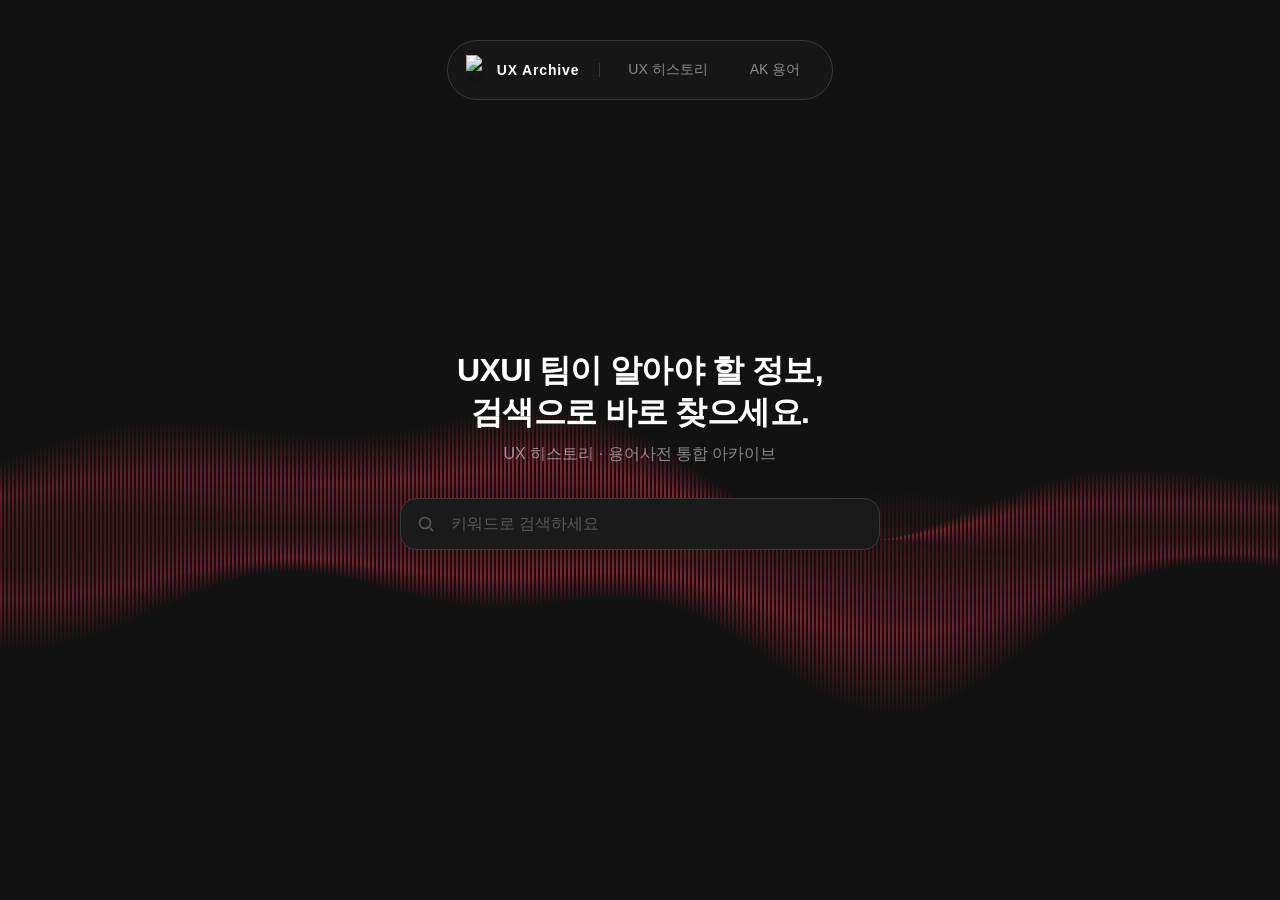
==== commit dbbd3eab: "필터 축 분리 및 카드 정보 순서 개편 - 분류 축을 유형·모델·상태 3개로 분리 (기존 labels 한 축에 혼재)   - 유형: 결정 / 규칙 / 리서치   - 모델: 라인" ====
--- a/index.html
+++ b/index.html
@@ -228,8 +228,8 @@
         목록으로
       </button>
       <div id="d-title-row"><h1 id="d-title"></h1></div>
+      <div id="d-models"></div>
       <div id="d-author"><span id="d-name"></span><span class="d-author-sep" id="d-sep-v">·</span><span id="d-verify"></span><span class="d-author-sep">·</span><span id="d-date"></span></div>
-      <div id="d-models"></div>
       <hr class="dv"/>
       <div id="d-credits"></div>
       <div id="d-keyconcept"><div class="kc-label">Key Concept</div><div id="kc-body"></div></div>
@@ -314,7 +314,16 @@
 <script>
 const DAP_CLS = {"A&ultima":"b-ultima","PD series":"b-pd","Heritage":"b-her","Classic":"b-cl","SP3000":"b-sp3000","SP3000T":"b-sp3000","SP3000M":"b-sp3000","SP4000":"b-sp4000","SP4000T":"b-sp4000t","PD10":"b-pd","PD20":"b-pd","PD5":"b-pd","PD30":"b-pd","공통":"b-common"};
 /* 유형 축 배지 색 */
-const LABEL_CLS = {"결정":"b-decision","규칙":"b-rule","리서치":"b-research","A&ultima":"b-ultima","PD series":"b-pd","RC":"b-rc","Others":"b-others"};
+const LABEL_CLS = {"결정":"b-decision","규칙":"b-rule","리서치":"b-research","A&ultima":"b-ultima","PD series":"b-pd"};
+/* 상태 배지 색 — 표시 전용(필터 아님) */
+const STATE_CLS = {"적용됨":"b-state-on","RC 예정":"b-state-plan","미정":"b-state-plan","미적용":"b-state-off"};
+/* 모델 → 라인 매핑. 새 모델은 여기 한 줄만 추가하면 필터가 따라온다.
+   매핑에 없는 모델은 그 이름 자체가 라인으로 잡힌다. */
+const MODEL_LINE = {
+  "SP3000":"A&ultima","SP3000T":"A&ultima","SP3000M":"A&ultima","SP4000":"A&ultima","SP4000T":"A&ultima",
+  "PD5":"PD series","PD10":"PD series","PD20":"PD series","PD30":"PD series",
+  "AP1000":"AP series"
+};
 const CAT_CLS = {"제품 모델":"b-model","기능 히스토리":"b-hist","디자인 가이드":"b-design","용어사전":"b-gloss"};
 const HERO = {
   "전체":{title:"전체",desc:"프로젝트 히스토리, 의사결정 배경, 사내 용어를 키워드 하나로 즉시 탐색"},
--- a/style.css
+++ b/style.css
@@ -530,12 +530,9 @@
 .card-top:empty{display:none;margin-bottom:0;}
 .card-models-row{display:flex;gap:5px;align-items:center;flex-wrap:nowrap;overflow:hidden}
 .card-title{font-size:18px;font-weight:600;color:var(--text-1);line-height:1.4;margin-bottom:8px;}
-.card-meta{display:flex;align-items:center;gap:6px;flex-wrap:wrap;row-gap:8px}
-.card-badges{display:inline-flex;align-items:center;gap:5px;flex-wrap:wrap;margin-right:2px}
-.card-badges:not(:empty)+.card-meta-author::before{
-  content:"";display:inline-block;width:1px;height:11px;
-  background:var(--div-2);margin-right:8px;vertical-align:-1px;
-}
+.card-meta{display:flex;align-items:center;gap:6px}
+.card-badges{display:flex;align-items:center;gap:5px;flex-wrap:wrap;margin:0 0 8px}
+.card-badges:empty{display:none;margin:0}
 .card-meta-author{font-size:14px;font-weight:500;color:var(--text-2)}
 .card-meta-sep{font-size:14px;color:var(--n-600)}
 .card-meta-date{font-size:14px;color:var(--n-500)}
@@ -643,6 +640,10 @@
 .b-decision{background:var(--cat-model-bg);color:var(--cat-model)}
 .b-rule{background:var(--cat-design-bg);color:var(--cat-design)}
 .b-common{background:var(--a-w06);color:var(--n-300);border:1px solid var(--div-1)}
+/* 적용 상태 — 표시 전용 */
+.b-state-on{background:rgba(27,204,163,0.14);color:#3FE0BD}
+.b-state-plan{background:rgba(255,187,0,0.13);color:#FFC83D}
+.b-state-off{background:var(--a-w06);color:var(--n-400);border:1px solid var(--div-1)}
 .b-more{background:var(--a-w06);color:var(--n-400);border:1px solid var(--div-1)}
 .badge-divider{display:inline-block;width:1px;height:12px;background:var(--div-1);margin:0 2px;flex-shrink:0}
 .tag{display:inline-flex;align-items:center;padding:3px 8px;border-radius:var(--r-xs);font-size:12px;color:var(--n-400);background:var(--a-w06);border:1px solid var(--div-1)}
@@ -662,7 +663,8 @@
 @keyframes fup{from{opacity:0;transform:translateY(10px)}to{opacity:1;transform:translateY(0)}}
 #detail-back{display:inline-flex;align-items:center;gap:7px;font-size:14px;color:var(--text-2);padding:0;margin-bottom:24px;transition:color 0.13s}
 #detail-back:hover{color:var(--text-1)}
-#d-models{display:flex;gap:6px;flex-wrap:wrap;margin-top:12px}
+#d-models{display:flex;gap:6px;flex-wrap:wrap;margin:0 0 8px}
+#d-models:empty{display:none;margin:0}
 #d-models:empty{display:none}
 #d-title{font-size:24px;font-weight:600;color:var(--text-1);line-height:1.3;margin-bottom:8px}
 /* 제목 행 */
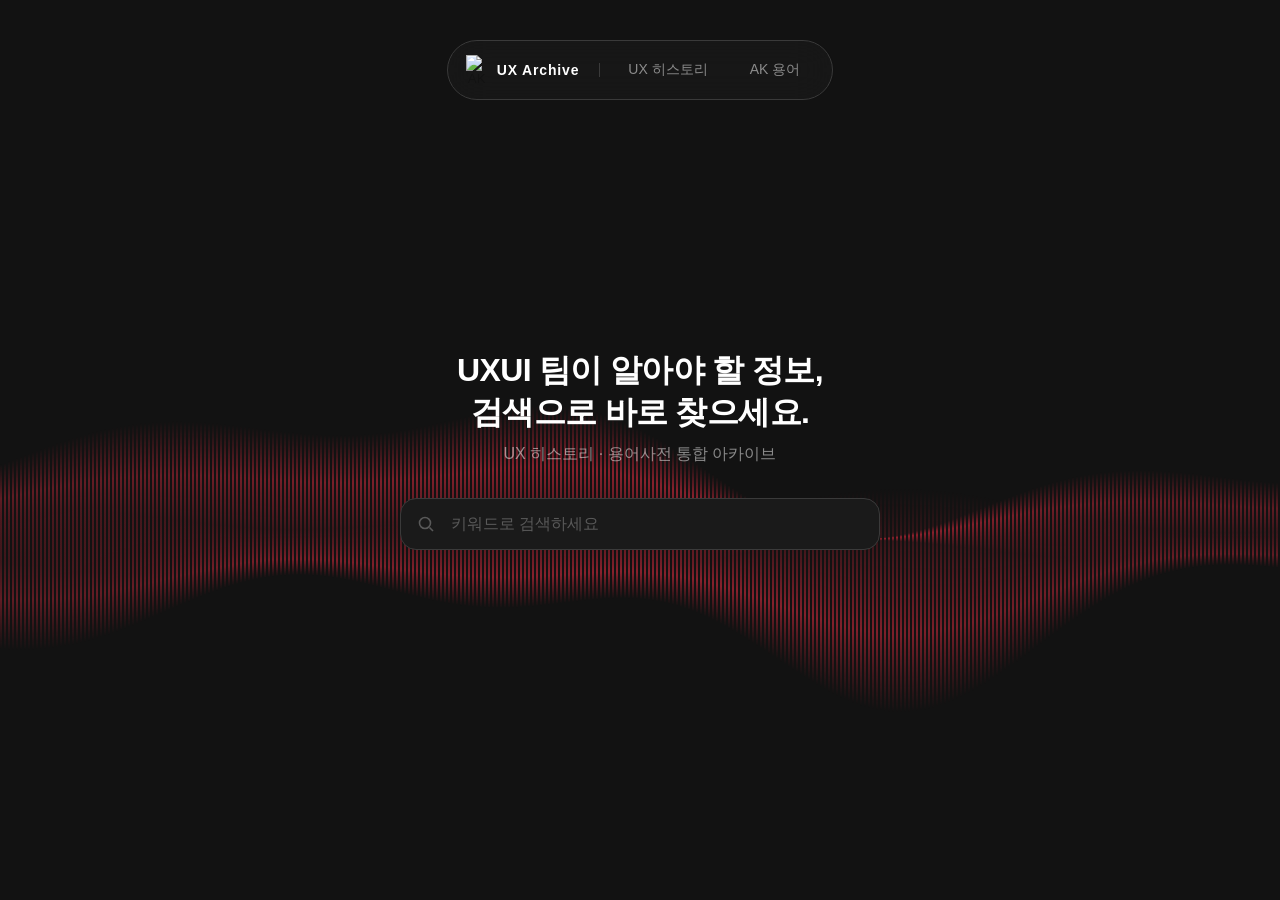
==== commit 3af7ae0f: "목록·상세 메타 라인 통합 및 모델 콤마 구분" ====
--- a/index.html
+++ b/index.html
@@ -227,8 +227,8 @@
         <svg width="14" height="14" viewBox="0 0 14 14" fill="none" stroke="currentColor" stroke-width="1.7"><path d="M8.5 2.5L4 7l4.5 4.5"/></svg>
         목록으로
       </button>
+      <div id="d-models" class="meta-line"></div>
       <div id="d-title-row"><h1 id="d-title"></h1></div>
-      <div id="d-models"></div>
       <div id="d-author"><span id="d-name"></span><span class="d-author-sep" id="d-sep-v">·</span><span id="d-verify"></span><span class="d-author-sep">·</span><span id="d-date"></span></div>
       <hr class="dv"/>
       <div id="d-credits"></div>
--- a/style.css
+++ b/style.css
@@ -531,8 +531,29 @@
 .card-models-row{display:flex;gap:5px;align-items:center;flex-wrap:nowrap;overflow:hidden}
 .card-title{font-size:18px;font-weight:600;color:var(--text-1);line-height:1.4;margin-bottom:8px;}
 .card-meta{display:flex;align-items:center;gap:6px}
-.card-badges{display:flex;align-items:center;gap:5px;flex-wrap:wrap;margin:0 0 8px}
-.card-badges:empty{display:none;margin:0}
+/* ── 메타 라인 (유형 · 적용 · 모델) — 목록과 상세가 같은 스타일 ── */
+.meta-line{display:flex;align-items:center;flex-wrap:wrap;gap:0;line-height:1.4}
+.meta-line:empty{display:none;margin:0}
+.meta-line .badge{
+  background:transparent!important;border:none!important;
+  padding:0;font-size:12px;letter-spacing:0;border-radius:0;
+}
+.meta-line .badge+.badge{margin-left:6px}
+.meta-line .badge.is-model{color:var(--n-400);font-weight:400;opacity:1}
+.meta-line .badge.is-state::before{width:4px;height:4px;margin-right:4px}
+.meta-line .badge-divider{
+  width:auto;height:auto;background:none;margin:0 7px;
+  color:var(--n-600);font-size:12px;
+}
+.meta-line .badge-divider::after{content:"·"}
+/* 모델 사이 콤마 */
+.meta-line .sep-comma{
+  color:var(--n-500);font-size:12px;margin:0 4px 0 0;
+}
+.meta-line .sep-comma+.badge{margin-left:0}
+.meta-line .badge.is-more{margin-left:5px}
+
+.card-eyebrow{margin:0 0 7px}
 .card-meta-author{font-size:14px;font-weight:500;color:var(--text-2)}
 .card-meta-sep{font-size:14px;color:var(--n-600)}
 .card-meta-date{font-size:14px;color:var(--n-500)}
@@ -645,7 +666,18 @@
 .b-state-plan{background:rgba(255,187,0,0.13);color:#FFC83D}
 .b-state-off{background:var(--a-w06);color:var(--n-400);border:1px solid var(--div-1)}
 .b-more{background:var(--a-w06);color:var(--n-400);border:1px solid var(--div-1)}
-.badge-divider{display:inline-block;width:1px;height:12px;background:var(--div-1);margin:0 2px;flex-shrink:0}
+.badge-divider{display:inline-block;width:1px;height:12px;background:var(--div-2);margin:0 5px;flex-shrink:0}
+/* ── 축별 배지 모양 — 색만으로는 구분이 안 되므로 형태를 다르게 ── */
+/* 유형: 채움 사각 (기본) */
+.badge.is-type{font-weight:600}
+/* 적용: 알약 + 앞 점 */
+.badge.is-state{border-radius:var(--r-xl);padding:3px 10px 3px 8px}
+.badge.is-state::before{
+  content:"";width:5px;height:5px;border-radius:50%;
+  background:currentColor;margin-right:5px;flex-shrink:0;
+}
+/* 모델: 테두리형 (배경 없음) */
+.badge.is-model{background:transparent;border:1px solid currentColor}
 .tag{display:inline-flex;align-items:center;padding:3px 8px;border-radius:var(--r-xs);font-size:12px;color:var(--n-400);background:var(--a-w06);border:1px solid var(--div-1)}
 mark{background:transparent;color:var(--cr-200);border-radius:0;padding:0;font-weight:600;}
 
@@ -663,7 +695,7 @@
 @keyframes fup{from{opacity:0;transform:translateY(10px)}to{opacity:1;transform:translateY(0)}}
 #detail-back{display:inline-flex;align-items:center;gap:7px;font-size:14px;color:var(--text-2);padding:0;margin-bottom:24px;transition:color 0.13s}
 #detail-back:hover{color:var(--text-1)}
-#d-models{display:flex;gap:6px;flex-wrap:wrap;margin:0 0 8px}
+#d-models{margin:0 0 8px}
 #d-models:empty{display:none;margin:0}
 #d-models:empty{display:none}
 #d-title{font-size:24px;font-weight:600;color:var(--text-1);line-height:1.3;margin-bottom:8px}
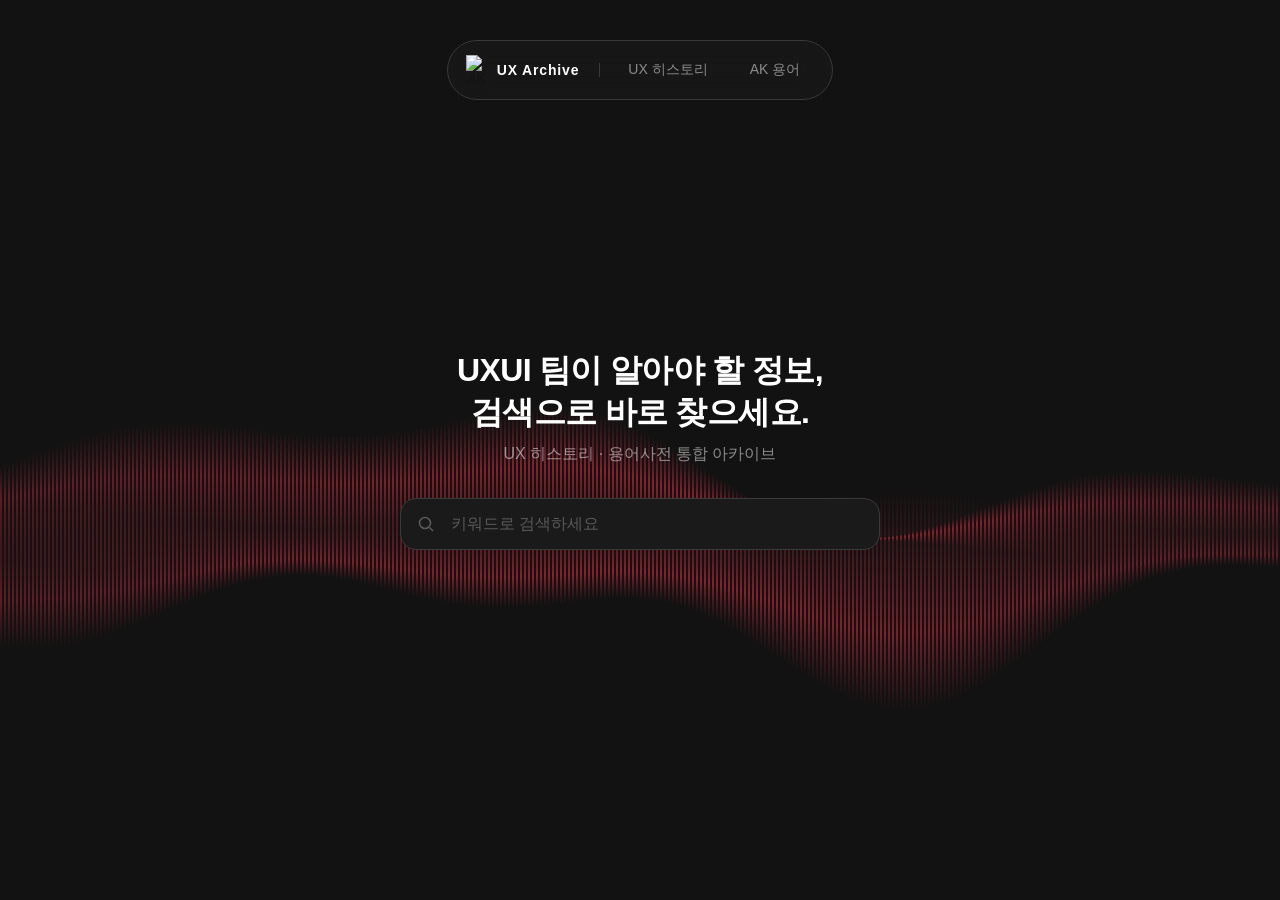
==== commit fdbf21eb: "ga" ====
--- a/index.html
+++ b/index.html
@@ -2,12 +2,35 @@
 <html lang="ko">
 <head>
   <!-- Google Analytics (GA4) — UXArchive 전용 속성 -->
+  <!-- 라벨링: member(누가) / mode(test|real) — gtag 로드보다 반드시 먼저 실행 -->
+  <script>
+  (function () {
+    var qs = new URLSearchParams(location.search);
+
+    // (1) 누구인가 — ?u=ellie 로 한 번만 지정하면 계속 유지
+    if (qs.get('u')) localStorage.setItem('ga_member', qs.get('u'));
+    var member = localStorage.getItem('ga_member') || 'unknown';
+
+    // (2) 테스트인가 — 로컬은 자동, 실서버는 ?test=1 (탭 닫으면 자동 해제)
+    var isLocal = location.protocol === 'file:' ||
+                  /^(localhost|127\.0\.0\.1|\[::1\])$/.test(location.hostname);
+    if (qs.get('test') === '1') sessionStorage.setItem('ga_test', '1');
+    if (qs.get('test') === '0') sessionStorage.removeItem('ga_test');
+    var mode = (isLocal || sessionStorage.getItem('ga_test') === '1') ? 'test' : 'real';
+
+    window.__GA_MODE__ = mode;
+    window.__GA_MEMBER__ = member;
+  })();
+  </script>
   <script async src="https://www.googletagmanager.com/gtag/js?id=G-VT3T9KRWQ7"></script>
   <script>
     window.dataLayer = window.dataLayer || [];
     function gtag(){dataLayer.push(arguments);}
     gtag('js', new Date());
-    gtag('config', 'G-VT3T9KRWQ7');
+    gtag('config', 'G-VT3T9KRWQ7', {
+      mode: window.__GA_MODE__,
+      user_properties: { member: window.__GA_MEMBER__ }
+    });
   </script>
 <meta charset="UTF-8"/>
 <meta name="viewport" content="width=device-width,initial-scale=1.0"/>
--- a/style.css
+++ b/style.css
@@ -382,27 +382,23 @@
     z-index:1;
   }
 }
+/* 필터 칩 — 목록 메타 라인과 톤을 맞춘 플랫 스타일 */
 .chip-btn{
   display:inline-flex;align-items:center;gap:5px;
-  padding:8px 16px;border-radius:var(--r-xl);
-  font-size:15px;font-weight:500;
-  color:var(--text-2);background:var(--n-800);
+  height:32px;padding:0 12px;border-radius:8px;
+  font-size:13px;font-weight:500;
+  color:var(--text-2);background:transparent;
   border:1px solid var(--div-2);
-  transition:all 0.13s;white-space:nowrap;
-  flex-shrink:0;
-}
-.chip-btn:hover{color:var(--text-1);background:var(--n-700);border-color:var(--n-500)}
-.chip-btn.is-active{color:#fff;background:var(--cr-700);border-color:var(--cr-700)}
-.chip-btn.is-active[data-chip="A&ultima"]{background:var(--chip-ultima-bg);border-color:var(--chip-ultima);color:var(--chip-ultima)}
-.chip-btn.is-active[data-chip="PD series"]{background:var(--chip-pd-bg);border-color:var(--chip-pd);color:var(--chip-pd)}
-.chip-btn.is-active[data-chip="RC"]{background:var(--chip-rc-bg);border-color:var(--chip-rc);color:var(--chip-rc)}
-.chip-btn.is-active[data-chip="Research"]{background:var(--chip-research-bg);border-color:var(--chip-research);color:var(--chip-research)}
-.chip-btn.is-active[data-chip="Others"]{background:var(--chip-others-bg);border-color:var(--chip-others);color:var(--chip-others)}
-.chip-btn.is-active[data-chip="Heritage"]{background:var(--chip-her-bg);border-color:var(--chip-her);color:var(--chip-her)}
-.chip-btn.is-active[data-chip="Classic"]{background:var(--chip-cl-bg);border-color:var(--chip-cl);color:var(--chip-cl)}
-.chip-btn.is-active[data-chip="SP4000"]{background:var(--chip-sp4000t-bg);border-color:var(--chip-sp4000t);color:var(--chip-sp4000t)}
-.chip-btn.is-active[data-chip="SP4000T"]{background:var(--chip-sp4000t-bg);border-color:var(--chip-sp4000t);color:var(--chip-sp4000t)}
-.chip-btn .cnt{font-size:12px;font-family:var(--mono);opacity:0.7}
+  transition:color 0.13s,background 0.13s,border-color 0.13s;
+  white-space:nowrap;flex-shrink:0;
+}
+.chip-btn:hover{color:var(--text-1);background:var(--a-w06);border-color:var(--n-500)}
+.chip-btn.is-active{
+  color:var(--cr-200);
+  background:rgba(204,27,56,0.14);
+  border-color:rgba(204,27,56,0.45);
+}
+.chip-btn .cnt{font-size:11px;font-family:var(--mono);opacity:0.55}
 .gloss-stab .cnt{font-size:12px;font-family:var(--mono);opacity:0.7}
 #chip-search-wrap{position:relative;flex-shrink:0}
 /* 검색 필드 상태 가이드
@@ -410,20 +406,20 @@
    Active  : bg n-700 / border n-400       / placeholder n-500 / icon n-400
 */
 #chip-search{
-  width:170px;height:36px;padding:0 12px 0 32px;
-  background:var(--n-800);border:1px solid var(--div-2);
-  border-radius:var(--r-xl);color:var(--text-1);
-  font-family:var(--font);font-size:14px;outline:none;
+  width:180px;height:32px;padding:0 12px 0 30px;
+  background:transparent;border:1px solid var(--div-2);
+  border-radius:8px;color:var(--text-1);
+  font-family:var(--font);font-size:13px;outline:none;
   transition:background 0.13s,border-color 0.13s,width 0.2s;
 }
 #chip-search::placeholder{color:var(--n-500)}
 #chip-search:focus{
-  background:var(--n-700);
+  background:var(--a-w06);
   border-color:var(--n-400);
 }
 #chip-search:focus ~ .csi,
 #chip-search:focus + .csi{ color:var(--n-400); }
-.csi{position:absolute;left:10px;top:50%;transform:translateY(-50%);color:var(--n-500);pointer-events:none;transition:color 0.13s;}
+.csi{position:absolute;left:9px;top:50%;transform:translateY(-50%);color:var(--n-500);pointer-events:none;transition:color 0.13s;}
 #chip-search-icon{display:none}
 #chip-search-close{display:none}
 
@@ -449,10 +445,10 @@
   .csi{ display:none; }
   #chip-search-wrap{
     display:flex;align-items:center;justify-content:center;
-    width:34px;height:34px;flex-shrink:0;
-    background:var(--n-800);
+    width:32px;height:32px;flex-shrink:0;
+    background:transparent;
     border:1px solid var(--div-2);
-    border-radius:10px;
+    border-radius:8px;
     cursor:pointer;
   }
   #chip-search-icon{
@@ -465,8 +461,8 @@
   #chip-bar.search-open .chip-scroll{ display:none; }
   #chip-bar.search-open::after{ display:none; }
   #chip-bar.search-open #chip-search-wrap{
-    flex:1;width:auto;height:34px;
-    border-radius:var(--r-xl);
+    flex:1;width:auto;height:32px;
+    border-radius:8px;
     justify-content:flex-start;
     padding:0 12px 0 36px;
     position:relative;
@@ -539,13 +535,32 @@
   padding:0;font-size:12px;letter-spacing:0;border-radius:0;
 }
 .meta-line .badge+.badge{margin-left:6px}
+/* 유형 — 테두리 칩. 색이 아니라 '형태'로 축을 가른다 */
+.meta-line .badge.is-type{
+  background:var(--a-w06)!important;
+  border:1px solid var(--div-2)!important;
+  border-radius:5px;padding:2px 8px;
+  font-size:11px;font-weight:600;color:var(--text-1);
+}
+/* 적용 — 컬러 알약. 색은 이 축에만 쓴다 */
+.meta-line .badge.is-state{
+  border-radius:var(--r-xl);padding:2px 9px;
+  font-size:11px;font-weight:600;
+}
+.meta-line .badge.is-state::before{display:none}
+.meta-line .badge.is-state.b-state-on{background:rgba(63,224,189,0.15)!important;color:#3FE0BD}
+.meta-line .badge.is-state.b-state-plan{background:rgba(255,200,61,0.14)!important;color:#FFC83D}
+.meta-line .badge.is-state.b-state-off{
+  background:var(--a-w06)!important;border:1px solid var(--div-1)!important;color:var(--n-400);
+}
+/* 모델 — 가장 조용하게 */
 .meta-line .badge.is-model{color:var(--n-400);font-weight:400;opacity:1}
-.meta-line .badge.is-state::before{width:4px;height:4px;margin-right:4px}
+/* 축 구분선 — 얇은 세로선 */
 .meta-line .badge-divider{
-  width:auto;height:auto;background:none;margin:0 7px;
-  color:var(--n-600);font-size:12px;
-}
-.meta-line .badge-divider::after{content:"·"}
+  width:1px;height:11px;background:var(--div-2);
+  margin:0 9px;border-radius:0;
+}
+.meta-line .badge-divider::after{content:none}
 /* 모델 사이 콤마 */
 .meta-line .sep-comma{
   color:var(--n-500);font-size:12px;margin:0 4px 0 0;
@@ -1107,12 +1122,12 @@
   #chip-bar { margin-bottom: 28px }
   .chip-scroll { gap: 4px }
   .chip-row-label { width: 32px; font-size: 10px }
-  .chip-btn { padding: 8px 16px; font-size: 14px }
-  .gloss-stab { padding: 6px 12px; font-size: 13px }
+  .chip-btn { height: 30px; padding: 0 10px; font-size: 12px }
+  .gloss-stab { height: 30px; padding: 0 10px; font-size: 12px }
 
   /* 검색창 고정, 크기 유지 */
   #chip-search-wrap { flex-shrink: 0 }
-  #chip-search       { font-size: 13px }
+  #chip-search       { font-size: 12px }
 
   /* 카드 */
   .card { padding: 18px 16px; }
@@ -1209,17 +1224,17 @@
 #gloss-subtab-wrap.show{display:flex;align-items:center;}
 .gloss-stab{
   display:inline-flex;align-items:center;gap:5px;
-  padding:7px 14px;
-  border-radius:var(--r-xl);
-  font-size:14px;font-weight:500;
+  height:32px;padding:0 12px;
+  border-radius:8px;
+  font-size:13px;font-weight:500;
   color:var(--text-2);
-  background:var(--n-800);
+  background:transparent;
   border:1px solid var(--div-2);
-  transition:all 0.13s;white-space:nowrap;cursor:pointer;
+  transition:color 0.13s,background 0.13s,border-color 0.13s;white-space:nowrap;cursor:pointer;
   flex-shrink:0;
 }
-.gloss-stab:hover{color:var(--text-1);background:var(--n-700);border-color:var(--n-500)}
-.gloss-stab.is-active{color:#fff;background:var(--cr-700);border-color:var(--cr-700)}
+.gloss-stab:hover{color:var(--text-1);background:var(--a-w06);border-color:var(--n-500)}
+.gloss-stab.is-active{color:var(--cr-200);background:rgba(204,27,56,0.14);border-color:rgba(204,27,56,0.45)}
 #gloss-search{
   width:170px;height:36px;padding:0 12px 0 32px;
   background:var(--n-800);border:1px solid var(--div-2);
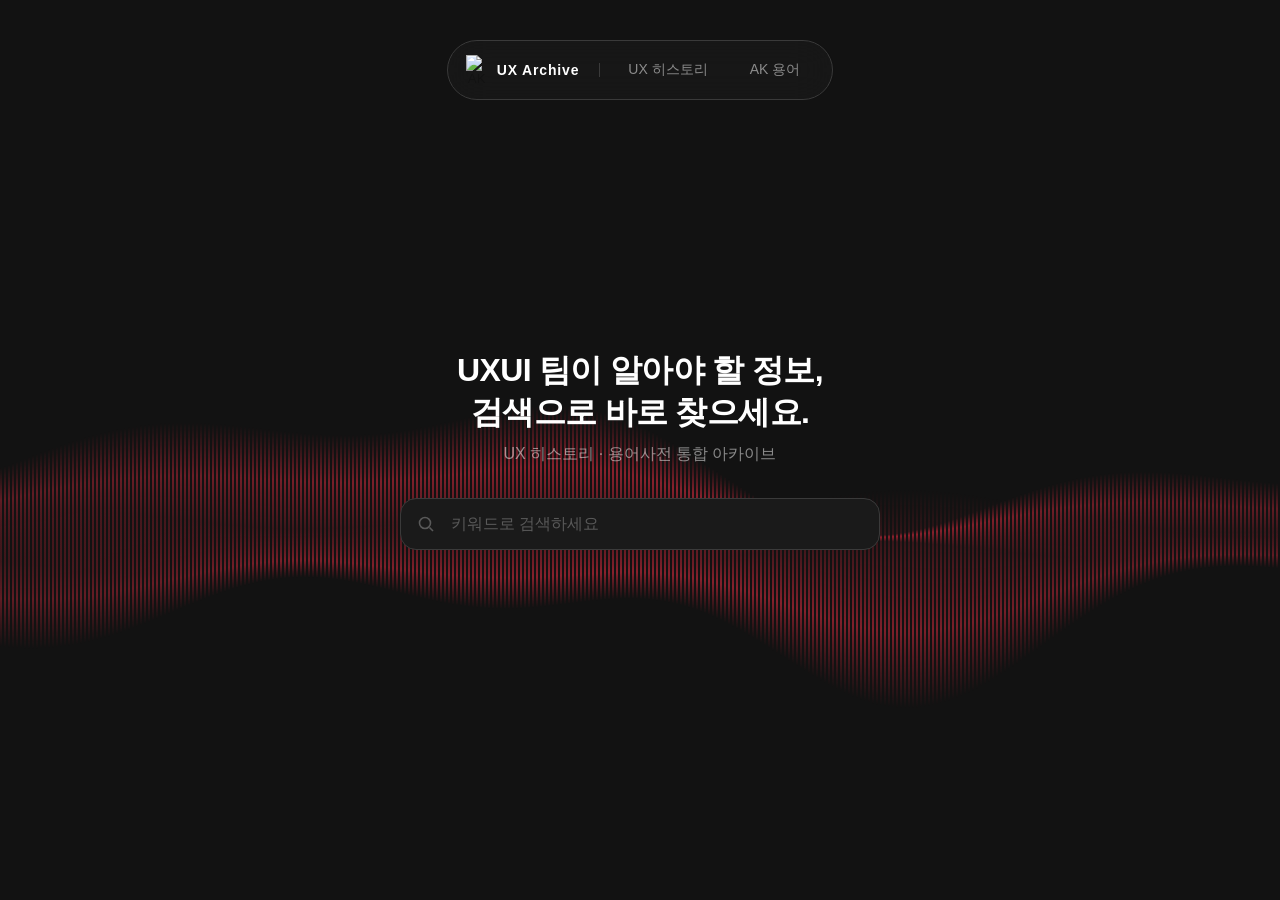
==== commit 50dd293a: "GA4 계측 정확도 개선: page_view 중복 제거 · 검색어 디바운스 · 검색 맥락 추가" ====
--- a/index.html
+++ b/index.html
@@ -28,6 +28,8 @@
     function gtag(){dataLayer.push(arguments);}
     gtag('js', new Date());
     gtag('config', 'G-VT3T9KRWQ7', {
+      // app.js의 gaPage()가 화면별 page_view를 직접 보내므로 자동 전송은 끈다 (중복 방지)
+      send_page_view: false,
       mode: window.__GA_MODE__,
       user_properties: { member: window.__GA_MEMBER__ }
     });
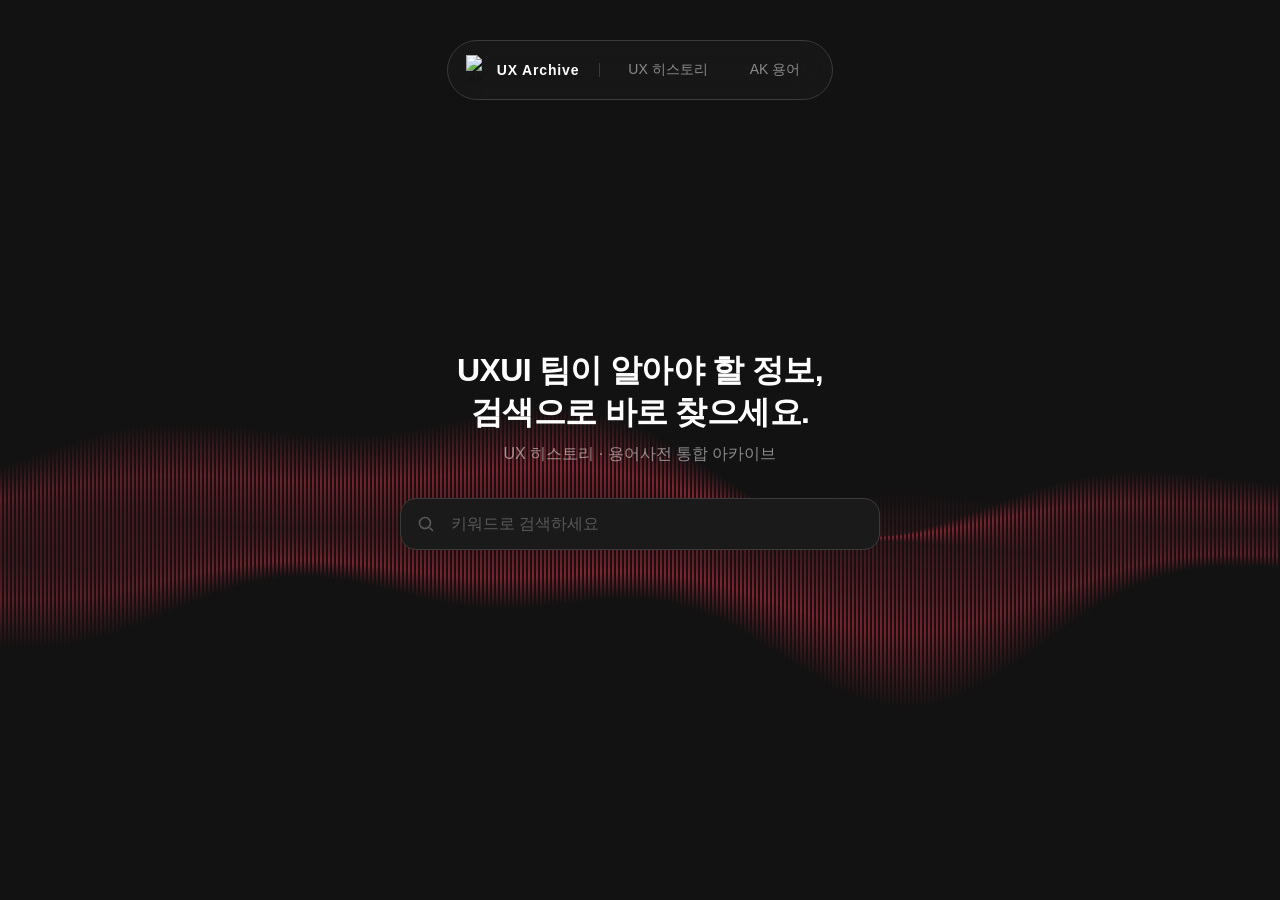
==== commit 4e73bb98: "app.js 캐시 버전 갱신 (GA 계측 변경 반영)" ====
--- a/index.html
+++ b/index.html
@@ -363,7 +363,7 @@
 <!-- =============================================
    SECTION: js-app
 ============================================= -->
-<script src="app.js?v=20260721d"></script>
+<script src="app.js?v=20260821a"></script>
 
 </body>
 </html>
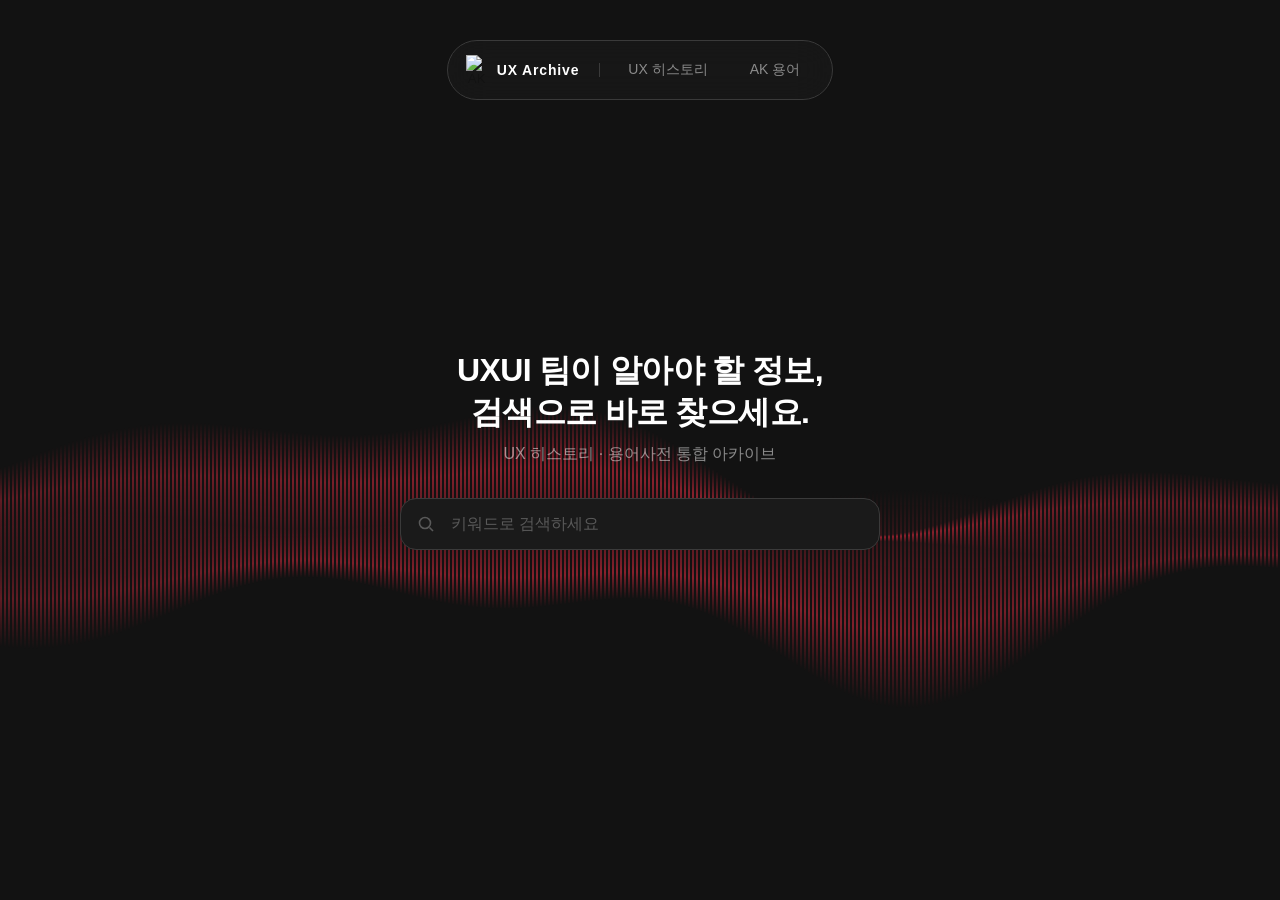
==== commit 97a6d3be: "test 모드에서 GA4 debug_mode 자동 활성화" ====
--- a/index.html
+++ b/index.html
@@ -20,6 +20,8 @@
 
     window.__GA_MODE__ = mode;
     window.__GA_MEMBER__ = member;
+    // test 모드일 때만 GA4 DebugView에 노출 (?test=1 → 디버그 켜짐)
+    window.__GA_DEBUG__ = (mode === 'test');
   })();
   </script>
   <script async src="https://www.googletagmanager.com/gtag/js?id=G-VT3T9KRWQ7"></script>
@@ -27,12 +29,14 @@
     window.dataLayer = window.dataLayer || [];
     function gtag(){dataLayer.push(arguments);}
     gtag('js', new Date());
-    gtag('config', 'G-VT3T9KRWQ7', {
+    var gaConfig = {
       // app.js의 gaPage()가 화면별 page_view를 직접 보내므로 자동 전송은 끈다 (중복 방지)
       send_page_view: false,
       mode: window.__GA_MODE__,
       user_properties: { member: window.__GA_MEMBER__ }
-    });
+    };
+    if (window.__GA_DEBUG__) gaConfig.debug_mode = true;
+    gtag('config', 'G-VT3T9KRWQ7', gaConfig);
   </script>
 <meta charset="UTF-8"/>
 <meta name="viewport" content="width=device-width,initial-scale=1.0"/>
@@ -363,7 +367,7 @@
 <!-- =============================================
    SECTION: js-app
 ============================================= -->
-<script src="app.js?v=20260821a"></script>
+<script src="app.js?v=20260821b"></script>
 
 </body>
 </html>
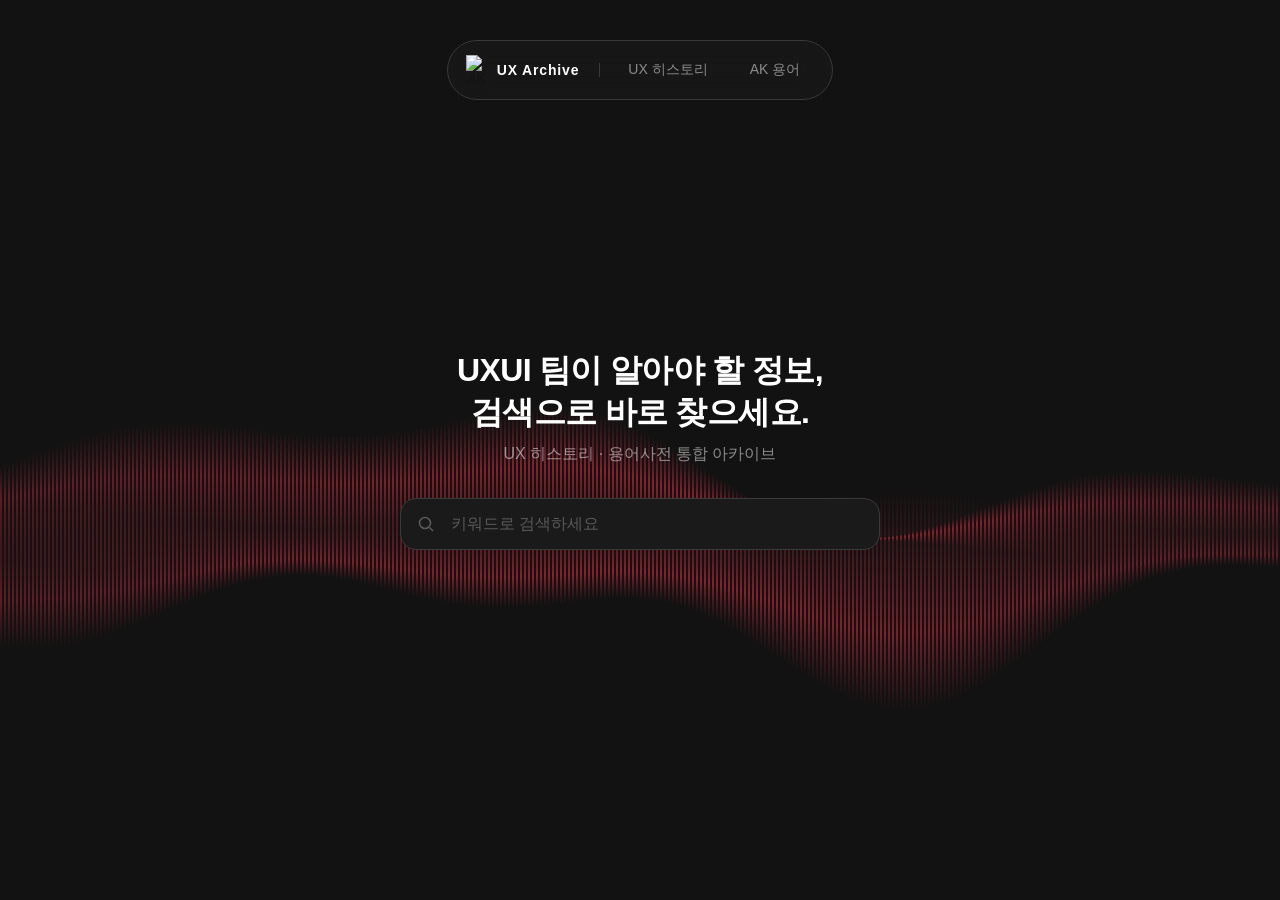
==== commit 13cfbf90: "수정" ====
--- a/index.html
+++ b/index.html
@@ -338,14 +338,14 @@
 <!-- =============================================
    SECTION: js-data
 ============================================= -->
-<script src="data_ux.js?v=20260721b"></script>
+<script src="data_ux.js?v=20261012"></script>
 <script src="data_glossary.js?v=20260721"></script>
 <script>
 const DAP_CLS = {"A&ultima":"b-ultima","PD series":"b-pd","Heritage":"b-her","Classic":"b-cl","SP3000":"b-sp3000","SP3000T":"b-sp3000","SP3000M":"b-sp3000","SP4000":"b-sp4000","SP4000T":"b-sp4000t","PD10":"b-pd","PD20":"b-pd","PD5":"b-pd","PD30":"b-pd","공통":"b-common"};
 /* 유형 축 배지 색 */
 const LABEL_CLS = {"결정":"b-decision","규칙":"b-rule","리서치":"b-research","A&ultima":"b-ultima","PD series":"b-pd"};
 /* 상태 배지 색 — 표시 전용(필터 아님) */
-const STATE_CLS = {"적용됨":"b-state-on","RC 예정":"b-state-plan","미정":"b-state-plan","미적용":"b-state-off"};
+const STATE_CLS = {"적용됨":"b-state-on","미적용":"b-state-off"};
 /* 모델 → 라인 매핑. 새 모델은 여기 한 줄만 추가하면 필터가 따라온다.
    매핑에 없는 모델은 그 이름 자체가 라인으로 잡힌다. */
 const MODEL_LINE = {
@@ -367,7 +367,7 @@
 <!-- =============================================
    SECTION: js-app
 ============================================= -->
-<script src="app.js?v=20260821b"></script>
+<script src="app.js?v=20261012"></script>
 
 </body>
 </html>
